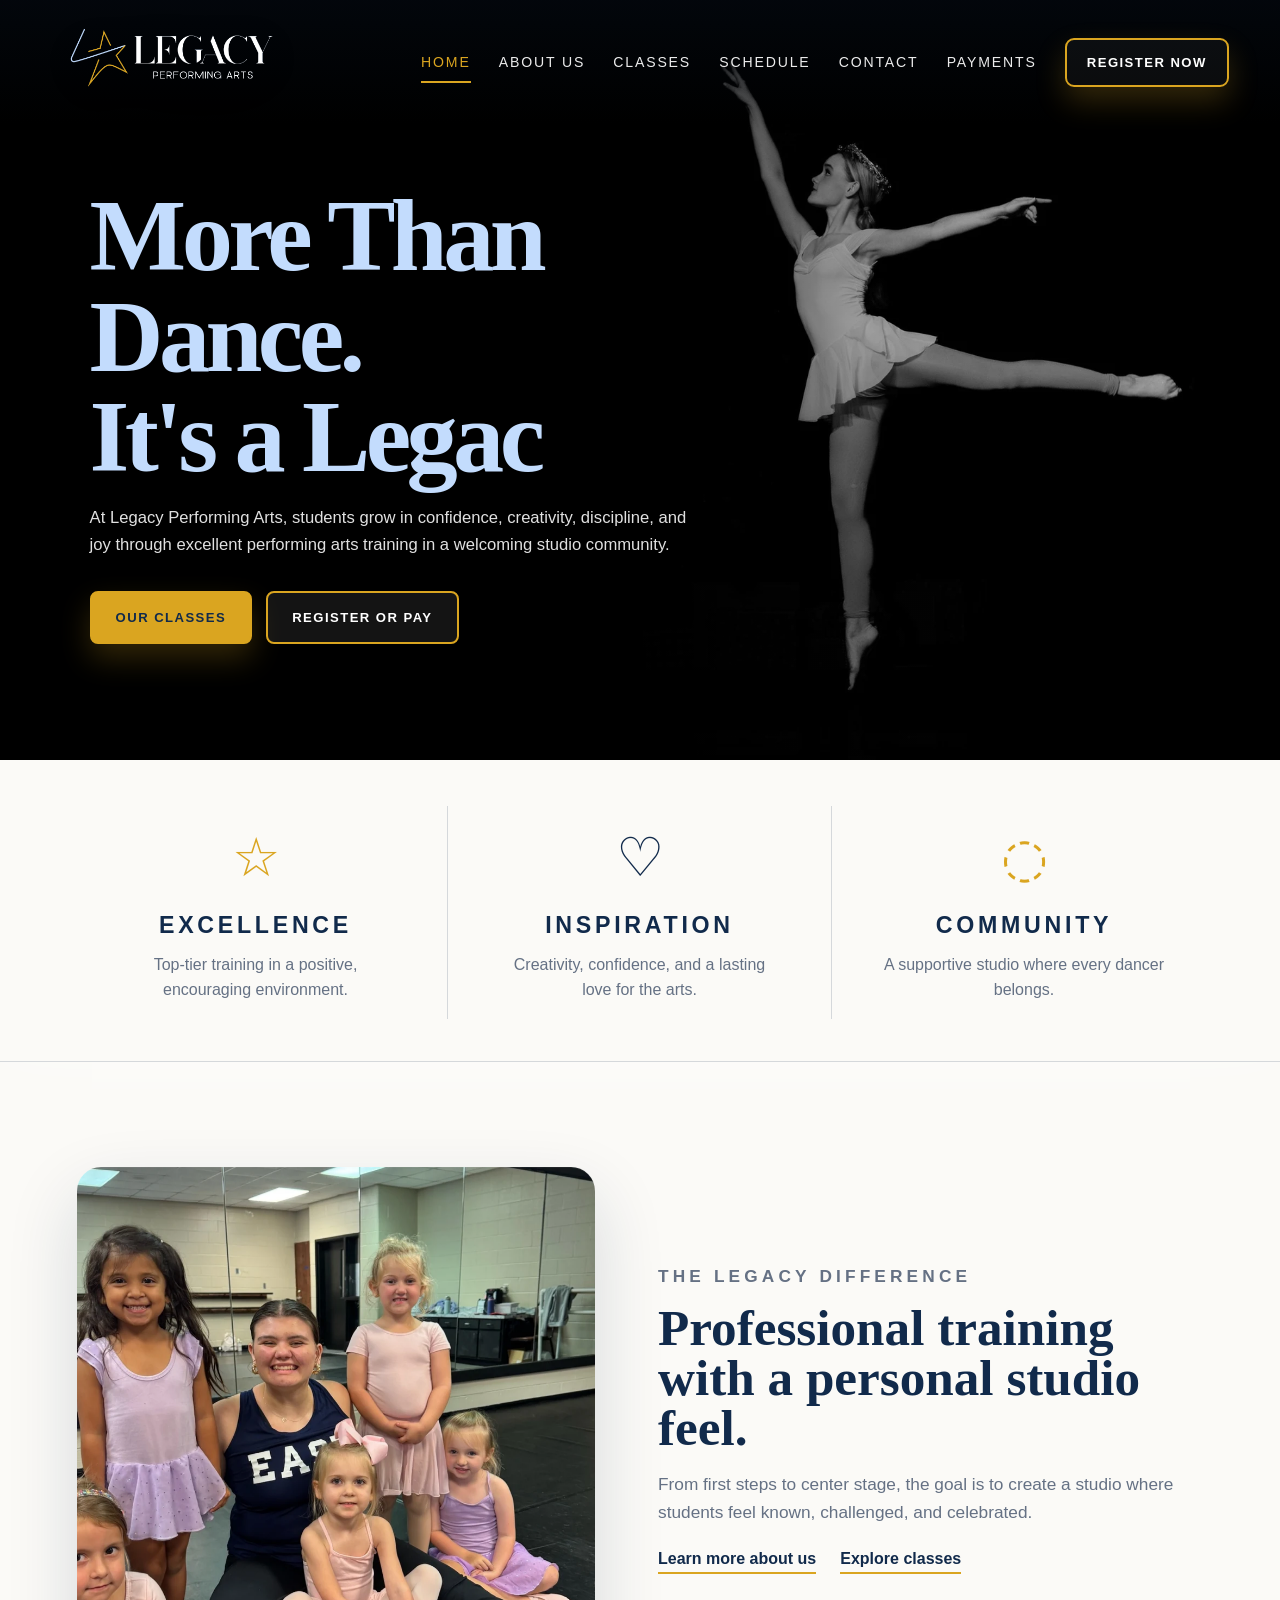
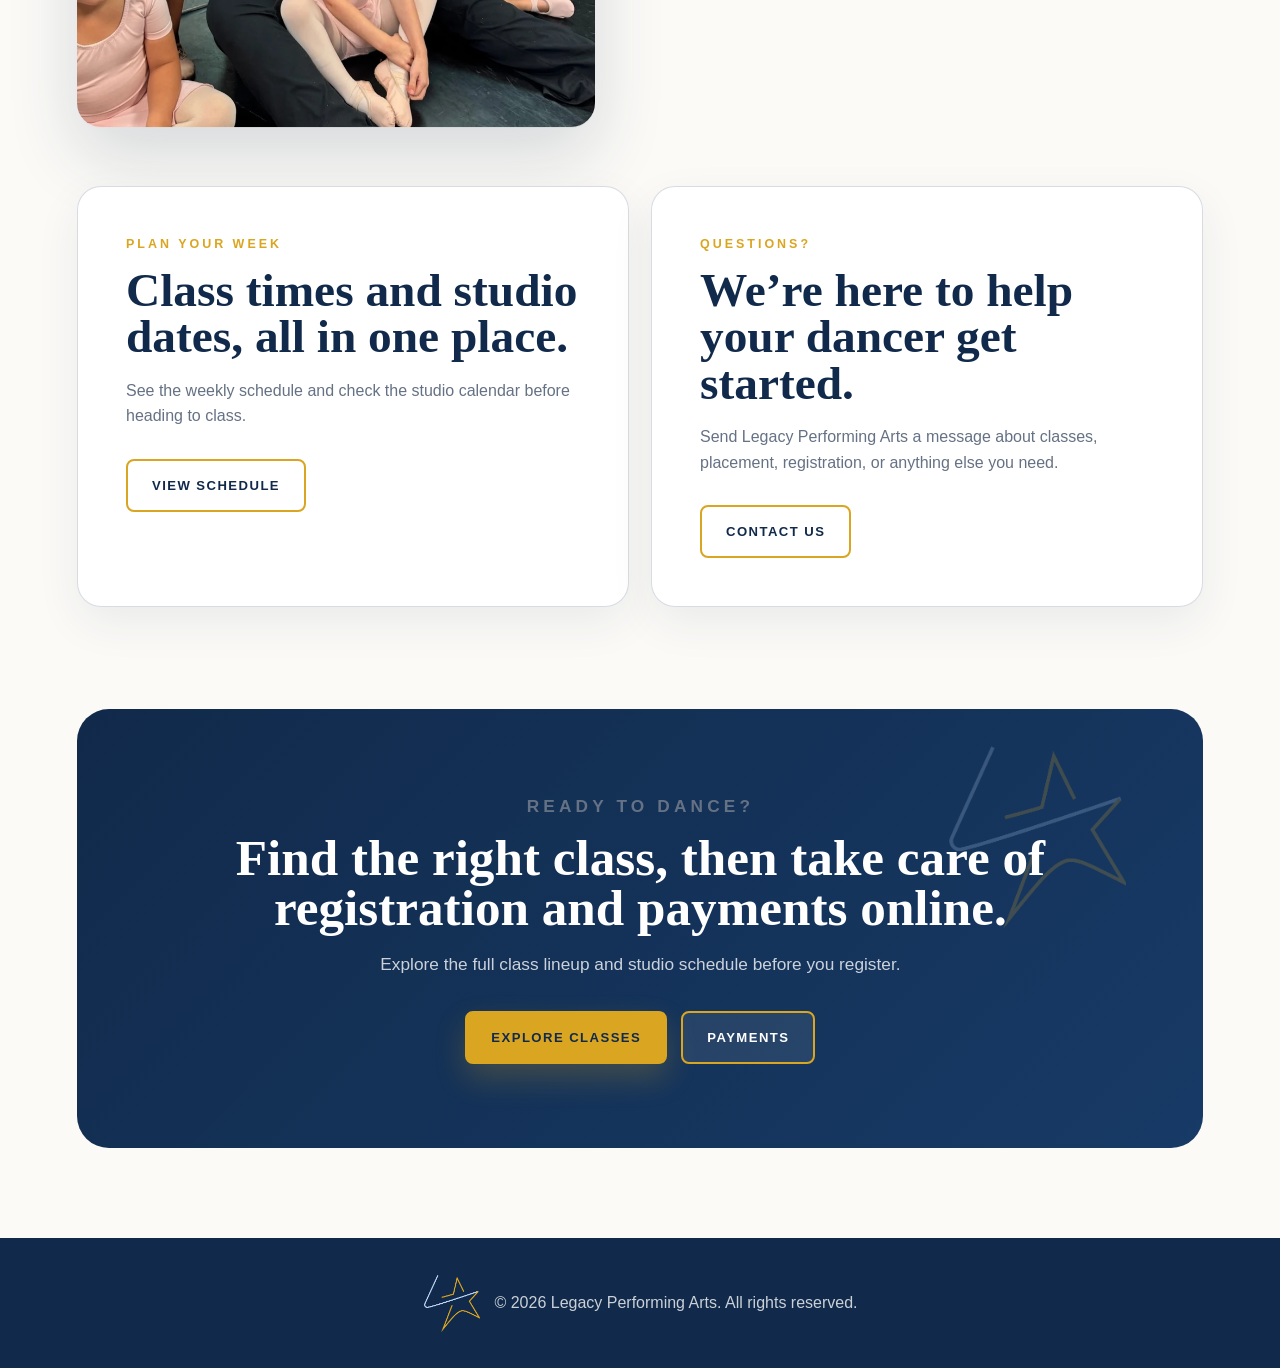
==== index.html @ 8744ce09 "Add files via upload" ====
<!doctype html>
<html lang="en">
<head>
  <meta charset="utf-8">
  <meta name="viewport" content="width=device-width, initial-scale=1">
  <title>Legacy Performing Arts</title>
  <meta name="description" content="Legacy Performing Arts offers welcoming, high-quality dance training for students in the Commerce and Nicholson, Georgia area.">
  <link rel="stylesheet" href="styles.css?v=20260819-pages">
</head>
<body>
  <header class="site-header">
    <a class="brand" href="index.html" aria-label="Legacy Performing Arts home"><img src="assets/logo-transparent-light.png" alt="Legacy Performing Arts"></a>
    <button class="nav-toggle" aria-label="Open navigation">Menu</button>
    <nav class="nav">
      <a class="active" href="index.html">Home</a>
      <a href="about.html">About Us</a>
      <a href="classes.html">Classes</a>
      <a href="schedule.html">Schedule</a>
      <a href="contact.html">Contact</a>
      <a href="payments.html">Payments</a>
      <a class="button button-small" href="payments.html#registration">Register Now</a>
    </nav>
  </header>

  <main>
    <section class="hero hero-home">
      <div class="hero-overlay"></div>
      <div class="hero-copy">
        <h1></h1>
        <p>At Legacy Performing Arts, students grow in confidence, creativity, discipline, and joy through excellent performing arts training in a welcoming studio community.</p>
        <div class="actions">
          <a class="button" href="classes.html">Our Classes</a>
          <a class="button secondary light" href="payments.html">Register or Pay</a>
        </div>
      </div>
    </section>

    <section class="value-strip" aria-label="Studio values">
      <article class="reveal-up">
        <div class="icon-card" aria-hidden="true">☆</div>
        <h2>Excellence</h2>
        <p>Top-tier training in a positive, encouraging environment.</p>
      </article>
      <article class="reveal-up" style="--stagger-index: 1">
        <div class="icon-card" aria-hidden="true">♡</div>
        <h2>Inspiration</h2>
        <p>Creativity, confidence, and a lasting love for the arts.</p>
      </article>
      <article class="reveal-up" style="--stagger-index: 2">
        <div class="icon-card" aria-hidden="true">◌</div>
        <h2>Community</h2>
        <p>A supportive studio where every dancer belongs.</p>
      </article>
    </section>

    <section class="split-section">
      <img src="assets/home-legacy-difference.webp" alt="Legacy Performing Arts instructor with young dancers in the studio" class="reveal-left">
      <div class="reveal-right">
        <p class="eyebrow">The Legacy Difference</p>
        <h2>Professional training with a personal studio feel.</h2>
        <p>From first steps to center stage, the goal is to create a studio where students feel known, challenged, and celebrated.</p>
        <div class="inline-links">
          <a class="text-link" href="about.html">Learn more about us</a>
          <a class="text-link" href="classes.html">Explore classes</a>
        </div>
      </div>
    </section>

    <section class="home-info-band">
      <article class="reveal-up">
        <p class="eyebrow">Plan your week</p>
        <h2>Class times and studio dates, all in one place.</h2>
        <p>See the weekly schedule and check the studio calendar before heading to class.</p>
        <a class="button secondary" href="schedule.html">View Schedule</a>
      </article>
      <article class="reveal-up" style="--stagger-index: 1">
        <p class="eyebrow">Questions?</p>
        <h2>We’re here to help your dancer get started.</h2>
        <p>Send Legacy Performing Arts a message about classes, placement, registration, or anything else you need.</p>
        <a class="button secondary" href="contact.html">Contact Us</a>
      </article>
    </section>

    <section class="cta-section">
      <img src="assets/star-transparent-light.png" alt="" aria-hidden="true">
      <div class="reveal-scale">
        <p class="eyebrow">Ready to dance?</p>
        <h2>Find the right class, then take care of registration and payments online.</h2>
        <p>Explore the full class lineup and studio schedule before you register.</p>
        <div class="actions centered-actions">
          <a class="button" href="classes.html">Explore Classes</a>
          <a class="button secondary light" href="payments.html">Payments</a>
        </div>
      </div>
    </section>
  </main>

  <footer class="site-footer">
    <img src="assets/star-transparent-light.png" alt="Legacy star mark">
    <p>© <span id="year"></span> Legacy Performing Arts. All rights reserved.</p>
  </footer>
  <script src="script.js"></script>
</body>
</html>
---- styles.css ----
:root {
  --navy: #112a4b;
  --navy-deep: #07121f;
  --gold: #daa520;
  --ice: #c3dcfd;
  --warm: #e0dfd8;
  --cream: #fbfaf7;
  --white: #ffffff;
  --ink: #0f2746;
  --muted: #657184;
  --line: rgba(17, 42, 75, .16);
  --radius: 24px;
  --shadow: 0 28px 70px rgba(17, 42, 75, .16);
}

* { box-sizing: border-box; }
html { scroll-behavior: smooth; }
body {
  margin: 0;
  font-family: "Rugrat Sans", "Montserrat", "Avenir Next", Arial, sans-serif;
  color: var(--ink);
  background: var(--cream);
  line-height: 1.6;
}
img { max-width: 100%; display: block; }
a { color: inherit; text-decoration: none; }

.site-header {
  position: absolute;
  top: 0;
  left: 0;
  right: 0;
  z-index: 20;
  display: flex;
  align-items: center;
  justify-content: space-between;
  gap: 28px;
  padding: 26px clamp(18px, 4vw, 72px);
  color: var(--white);
  background: linear-gradient(180deg, rgba(4, 10, 18, .62), rgba(4, 10, 18, 0));
}
.brand {
  display: inline-flex;
  align-items: center;
  flex: 0 0 auto;
}
.brand img {
  width: clamp(210px, 20vw, 330px);
  height: auto;
  object-fit: contain;
  filter: drop-shadow(0 8px 18px rgba(0, 0, 0, .24));
}
.nav {
  display: flex;
  align-items: center;
  gap: clamp(18px, 2.2vw, 34px);
  font-size: .88rem;
  letter-spacing: .13em;
  text-transform: uppercase;
}
.nav a {
  position: relative;
  opacity: .92;
  transition: color .2s ease, opacity .2s ease;
}
.nav a:not(.button)::after {
  content: "";
  position: absolute;
  left: 0;
  right: 0;
  bottom: -10px;
  height: 2px;
  background: var(--gold);
  transform: scaleX(0);
  transform-origin: left;
  transition: transform .2s ease;
}
.nav a:hover,
.nav a.active { color: var(--gold); opacity: 1; }
.nav a:hover::after,
.nav a.active::after { transform: scaleX(1); }
.nav-toggle { display: none; }

.button {
  display: inline-flex;
  align-items: center;
  justify-content: center;
  border: 2px solid var(--gold);
  border-radius: 8px;
  padding: 14px 24px;
  background: var(--gold);
  color: var(--navy);
  font-weight: 800;
  letter-spacing: .11em;
  text-transform: uppercase;
  font-size: .82rem;
  box-shadow: 0 14px 30px rgba(218, 165, 32, .23);
  transition: transform .2s ease, background .2s ease, color .2s ease;
}
.button:hover { transform: translateY(-2px); }
.button.secondary { background: transparent; color: var(--navy); box-shadow: none; }
.button.secondary.light { color: var(--white); background: rgba(255,255,255,.08); }
.button-small {
  padding: 12px 20px;
  background: rgba(255,255,255,.04);
  color: var(--white) !important;
  border-color: var(--gold);
  opacity: 1 !important;
  border-radius: 9px;
}
.button-small::after { display: none; }
.text-link { color: var(--navy); border-bottom: 2px solid var(--gold); font-weight: 800; }

h1, h2, h3 {
  margin: 0 0 18px;
  font-family: "Coterie", "Didot", "Bodoni 72", Georgia, serif;
  line-height: .98;
  color: var(--navy);
}
h1 { font-size: clamp(3.2rem, 8vw, 7rem); letter-spacing: -.045em; }
h2 { font-size: clamp(2.05rem, 4vw, 4.1rem); }
h3 { font-size: 1.55rem; }
p { margin: 0 0 18px; }
.eyebrow {
  margin-bottom: 12px;
  color: var(--gold);
  text-transform: uppercase;
  letter-spacing: .24em;
  font-weight: 800;
  font-size: .78rem;
}
.gold-rule {
  width: 108px;
  height: 4px;
  margin: 28px 0 28px;
  background: var(--gold);
}

.hero,
.page-hero {
  position: relative;
  overflow: hidden;
  color: var(--white);
}
.hero-home {
  min-height: 760px;
  display: flex;
  align-items: center;
  padding: 180px clamp(22px, 7vw, 130px) 110px;
  background:
    linear-gradient(90deg, rgba(0, 0, 0, .9) 0%, rgba(0, 0, 0, .72) 42%, rgba(0, 0, 0, .18) 76%),
    url('assets/home-hero-desktop.webp') center right / cover no-repeat;
}
.hero-copy {
  position: relative;
  z-index: 2;
  width: min(680px, 100%);
}
.hero-copy h1,
.page-hero h1 {
  color: var(--white);
  text-shadow: 0 16px 38px rgba(0, 0, 0, .3);
}
.hero-copy h1 span { color: var(--ice); }
.hero-copy p,
.page-hero p {
  max-width: 620px;
  font-size: clamp(1.04rem, 1.3vw, 1.24rem);
  color: rgba(255,255,255,.88);
}
.actions { display: flex; flex-wrap: wrap; gap: 14px; margin-top: 32px; }

.value-strip {
  display: grid;
  grid-template-columns: repeat(3, 1fr);
  gap: 0;
  padding: 46px clamp(18px, 5vw, 90px) 42px;
  background: var(--cream);
  border-bottom: 1px solid var(--line);
  box-shadow: 0 -18px 60px rgba(255, 255, 255, .76);
}
.value-strip article {
  text-align: center;
  padding: 16px clamp(18px, 4vw, 64px);
  border-right: 1px solid var(--line);
}
.value-strip article:last-child { border-right: 0; }
.icon-card {
  display: grid;
  place-items: center;
  width: 72px;
  height: 72px;
  margin: 0 auto 18px;
  color: var(--gold);
  font-size: 3.4rem;
  line-height: 1;
  font-family: Georgia, serif;
}
.value-strip article:nth-child(2) .icon-card { color: var(--navy); }
.value-strip h2 {
  margin-bottom: 12px;
  font-family: "Rugrat Sans", "Montserrat", "Avenir Next", Arial, sans-serif;
  font-size: 1.45rem;
  letter-spacing: .16em;
  text-transform: uppercase;
  line-height: 1.2;
}
.value-strip p { color: var(--muted); margin: 0 auto; max-width: 330px; }

.content-section,
.split-section,
.payment-grid,
.billing-note,
.cta-section {
  padding-left: clamp(18px, 6vw, 96px);
  padding-right: clamp(18px, 6vw, 96px);
}
.content-section {
  display: grid;
  grid-template-columns: .9fr 1.25fr;
  gap: clamp(28px, 5vw, 70px);
  align-items: start;
  padding-top: clamp(56px, 7vw, 104px);
  padding-bottom: clamp(40px, 5vw, 86px);
}
.content-section > div > p:not(.eyebrow),
.split-section p,
.billing-note p,
.cta-section p { color: var(--muted); font-size: 1.08rem; }
.class-grid {
  display: grid;
  grid-template-columns: repeat(3, 1fr);
  gap: 20px;
}
.class-grid article,
.payment-card,
.billing-note {
  background: var(--white);
  padding: 32px;
  border: 1px solid var(--line);
  border-radius: var(--radius);
  box-shadow: 0 16px 45px rgba(17, 42, 75, .07);
}
.class-grid span {
  display: block;
  margin-bottom: 14px;
  color: var(--gold);
  font-weight: 900;
  letter-spacing: .2em;
}
.class-grid p,
.payment-card p { color: var(--muted); }

.split-section {
  display: grid;
  grid-template-columns: .95fr 1fr;
  gap: clamp(28px, 5vw, 70px);
  align-items: center;
  padding-top: clamp(48px, 6vw, 92px);
  padding-bottom: clamp(48px, 6vw, 92px);
}
.split-section.reverse { grid-template-columns: 1fr .9fr; }
.split-section.reverse img { order: 2; }
.split-section img {
  border-radius: var(--radius);
  height: 560px;
  width: 100%;
  object-fit: cover;
  box-shadow: var(--shadow);
}

.cta-section {
  position: relative;
  overflow: hidden;
  margin: 0 clamp(18px, 6vw, 96px) clamp(56px, 7vw, 100px);
  padding-top: clamp(52px, 7vw, 84px);
  padding-bottom: clamp(52px, 7vw, 84px);
  border-radius: calc(var(--radius) + 8px);
  background: linear-gradient(135deg, var(--navy), #173a66);
  color: var(--white);
  text-align: center;
}
.cta-section img {
  position: absolute;
  right: clamp(20px, 6vw, 100px);
  top: 34px;
  width: 180px;
  opacity: .22;
}
.cta-section h2 { color: var(--white); max-width: 820px; margin-left: auto; margin-right: auto; }
.cta-section p:not(.eyebrow) { color: rgba(255,255,255,.78); max-width: 560px; margin-left: auto; margin-right: auto; }

.page-hero {
  min-height: 520px;
  display: flex;
  align-items: center;
  padding: 170px clamp(22px, 7vw, 130px) 92px;
}
.page-hero-copy { position: relative; z-index: 2; max-width: 920px; }
.about-hero {
  background:
    linear-gradient(90deg, rgba(3, 8, 14, .94) 0%, rgba(6, 15, 28, .78) 50%, rgba(6, 15, 28, .35) 100%),
    url('assets/about-hero-desktop.webp') center / cover no-repeat;
}
.payments-hero {
  background:
    linear-gradient(90deg, rgba(3, 8, 14, .94) 0%, rgba(6, 15, 28, .78) 50%, rgba(6, 15, 28, .35) 100%),
    url('assets/payments-hero-desktop.webp') center / cover no-repeat;
}

.payment-grid {
  display: grid;
  grid-template-columns: repeat(3, 1fr);
  gap: 22px;
  padding-top: clamp(50px, 7vw, 96px);
  padding-bottom: clamp(34px, 5vw, 64px);
}
.payment-card.featured {
  border: 2px solid var(--gold);
  transform: translateY(-10px);
}
.payment-card .button { margin-top: 16px; }
.billing-note {
  margin: 0 clamp(18px, 6vw, 96px) clamp(60px, 7vw, 100px);
  background: var(--warm);
}

.site-footer {
  display: flex;
  align-items: center;
  justify-content: center;
  gap: 14px;
  padding: 36px 18px;
  background: var(--navy);
  color: var(--white);
  text-align: center;
}
.site-footer img { width: 58px; height: 58px; object-fit: contain; }
.site-footer p { margin: 0; color: rgba(255,255,255,.78); }

@media (max-width: 1080px) {
  .site-header { align-items: flex-start; }
  .nav-toggle {
    display: block;
    margin-top: 8px;
    background: rgba(255,255,255,.06);
    color: var(--white);
    border: 1px solid rgba(255,255,255,.42);
    border-radius: 999px;
    padding: 10px 15px;
    text-transform: uppercase;
    letter-spacing: .12em;
  }
  .nav {
    display: none;
    position: absolute;
    top: 98px;
    left: 18px;
    right: 18px;
    flex-direction: column;
    align-items: stretch;
    gap: 0;
    background: rgba(255,255,255,.98);
    color: var(--navy);
    padding: 18px;
    border-radius: 18px;
    box-shadow: var(--shadow);
  }
  .nav.open { display: flex; }
  .nav a { padding: 12px 8px; }
  .nav a:not(.button)::after { display: none; }
  .button-small { color: var(--navy) !important; background: var(--gold); text-align: center; margin-top: 8px; }
}

@media (max-width: 860px) {
  .brand img { width: 215px; }
  .site-header { padding-top: 18px; }
  .hero-home {
    min-height: 700px;
    padding-top: 150px;
    background-color: #000;
    background-image:
      linear-gradient(90deg, rgba(0, 0, 0, .98) 0%, rgba(0, 0, 0, .92) 34%, rgba(0, 0, 0, .45) 49%, rgba(0, 0, 0, 0) 60%),
      url('assets/home-hero-mobile-v5.webp');
    background-size: cover, 100% auto;
    background-position: center, right 0 top 135px;
    background-repeat: no-repeat, no-repeat;
  }
  .about-hero {
    background-image:
      linear-gradient(90deg, rgba(3, 8, 14, .94) 0%, rgba(6, 15, 28, .78) 50%, rgba(6, 15, 28, .35) 100%),
      url('assets/about-hero-mobile.webp');
    background-position: center;
  }
  .payments-hero {
    background-image:
      linear-gradient(90deg, rgba(3, 8, 14, .94) 0%, rgba(6, 15, 28, .78) 50%, rgba(6, 15, 28, .35) 100%),
      url('assets/payments-hero-mobile.webp');
    background-position: center;
  }
  h1 { font-size: clamp(3rem, 14vw, 5.2rem); }
  .value-strip,
  .content-section,
  .split-section,
  .split-section.reverse,
  .payment-grid,
  .class-grid { grid-template-columns: 1fr; }
  .value-strip article { border-right: 0; border-bottom: 1px solid var(--line); }
  .value-strip article:last-child { border-bottom: 0; }
  .split-section.reverse img { order: 0; }
  .split-section img { height: auto; object-fit: contain; }
  .payment-card.featured { transform: none; }
  .cta-section { margin-left: 18px; margin-right: 18px; }
  .cta-section img { width: 120px; opacity: .16; }
}

@media (max-width: 520px) {
  .brand img { width: 185px; }
  .hero-home .hero-copy { width: 52%; max-width: 205px; }
  .hero-home .hero-copy h1 { font-size: 2.15rem; line-height: .96; }
  .hero-home .hero-copy p { font-size: .8rem; line-height: 1.46; }
  .hero-home .actions { gap: 10px; margin-top: 20px; }
  .hero-home .actions .button { width: 100%; font-size: .64rem; padding: 10px 8px; }
  .nav { top: 86px; }
  .hero-home, .page-hero { padding-left: 18px; padding-right: 18px; }
  .hero-home { min-height: 640px; }
  .actions .button { width: 100%; }
  .class-grid article,
  .payment-card,
  .billing-note { padding: 26px; }
}

/* ── Scroll Reveal Animations ── */
.reveal-fade,
.reveal-up,
.reveal-left,
.reveal-right,
.reveal-scale {
  opacity: 0;
  transition: opacity 0.8s cubic-bezier(0.25, 0.46, 0.45, 0.94),
              transform 0.8s cubic-bezier(0.25, 0.46, 0.45, 0.94);
  will-change: opacity, transform;
}
.reveal-up { transform: translateY(40px); }
.reveal-left { transform: translateX(-40px); }
.reveal-right { transform: translateX(40px); }
.reveal-scale { transform: scale(0.95); }
.reveal-fade { transform: none; }

.reveal-fade.visible,
.reveal-up.visible,
.reveal-left.visible,
.reveal-right.visible,
.reveal-scale.visible {
  opacity: 1;
  transform: translateY(0) translateX(0) scale(1);
}

/* Stagger children for card grids */
.reveal-stagger > * {
  transition-delay: calc(var(--stagger-index, 0) * 0.12s);
}

/* Typing cursor blink */
@keyframes cursor-blink {
  0%, 100% { opacity: 1; }
  50% { opacity: 0; }
}
.typing-cursor {
  display: inline-block;
  border-right: 2px solid var(--gold);
  margin-left: 2px;
  animation: cursor-blink 0.8s ease-in-out infinite;
}

/* Page load hero animations */
@keyframes fade-in-up {
  from { opacity: 0; transform: translateY(30px); }
  to { opacity: 1; transform: translateY(0); }
}

.hero-copy {
  animation: fade-in-up 1s cubic-bezier(0.25, 0.46, 0.45, 0.94) 0.3s both;
}
.hero-copy h1 {
  animation: fade-in-up 1s cubic-bezier(0.25, 0.46, 0.45, 0.94) 0.5s both;
}
.hero-copy p {
  animation: fade-in-up 1s cubic-bezier(0.25, 0.46, 0.45, 0.94) 0.7s both;
}
.hero-copy .actions {
  animation: fade-in-up 1s cubic-bezier(0.25, 0.46, 0.45, 0.94) 0.9s both;
}

@keyframes fade-in {
  from { opacity: 0; }
  to { opacity: 1; }
}

.page-hero-copy {
  animation: fade-in-up 1s cubic-bezier(0.25, 0.46, 0.45, 0.94) 0.4s both;
}

/* Value strip icon bounce */
@keyframes icon-bounce {
  0% { transform: translateY(0); }
  30% { transform: translateY(-8px); }
  50% { transform: translateY(0); }
  70% { transform: translateY(-4px); }
  100% { transform: translateY(0); }
}
.reveal-up.visible .icon-card {
  animation: icon-bounce 0.8s ease-out;
}

/* Accessibility: respect reduced motion preference */
@media (prefers-reduced-motion: reduce) {
  .reveal-fade, .reveal-up, .reveal-left, .reveal-right, .reveal-scale {
    transition: none;
    opacity: 1;
    transform: none;
  }
  .typing-cursor {
    animation: none;
  }
  .hero-copy,
  .hero-copy h1,
  .hero-copy p,
  .hero-copy .actions,
  .page-hero-copy {
    animation: none;
    opacity: 1;
    transform: none;
  }
}

/* ── Payments page ── */
.payments-shell {
  padding: clamp(58px, 7vw, 104px) clamp(18px, 6vw, 96px) clamp(70px, 8vw, 120px);
}
.payment-intro {
  display: grid;
  grid-template-columns: 1.05fr .95fr;
  gap: clamp(24px, 6vw, 90px);
  align-items: end;
  max-width: 1180px;
  margin: 0 auto 34px;
}
.payment-intro h2 { margin-bottom: 0; }
.payment-intro > p {
  margin: 0;
  color: var(--muted);
  font-size: 1.08rem;
}
.payment-jump-links {
  display: flex;
  flex-wrap: wrap;
  gap: 10px;
  max-width: 1180px;
  margin: 0 auto clamp(44px, 6vw, 76px);
  padding-bottom: 28px;
  border-bottom: 1px solid var(--line);
}
.payment-jump-links a {
  padding: 10px 15px;
  border: 1px solid var(--line);
  border-radius: 999px;
  background: var(--white);
  color: var(--navy);
  font-size: .78rem;
  font-weight: 800;
  letter-spacing: .09em;
  text-transform: uppercase;
  transition: transform .2s ease, border-color .2s ease, background .2s ease;
}
.payment-jump-links a:hover {
  transform: translateY(-2px);
  border-color: var(--gold);
  background: #fffdf6;
}
.payment-section {
  max-width: 1180px;
  margin: 0 auto clamp(68px, 8vw, 112px);
  scroll-margin-top: 28px;
}
.payment-section-heading {
  display: grid;
  grid-template-columns: minmax(250px, .8fr) 1fr;
  column-gap: clamp(28px, 6vw, 80px);
  align-items: end;
  margin-bottom: 28px;
}
.payment-section-heading .eyebrow { grid-column: 1 / -1; }
.payment-section-heading h2 { margin: 0; }
.payment-section-heading > p:last-child {
  margin: 0 0 5px;
  color: var(--muted);
  font-size: 1.03rem;
}
.payment-subgroup + .payment-subgroup { margin-top: 38px; }
.payment-subgroup > h3 {
  margin-bottom: 14px;
  font-family: "Rugrat Sans", "Montserrat", "Avenir Next", Arial, sans-serif;
  color: var(--navy);
  font-size: .82rem;
  letter-spacing: .15em;
  text-transform: uppercase;
}
.payment-list {
  display: grid;
  grid-template-columns: repeat(2, minmax(0, 1fr));
  gap: 14px;
}
.payment-list-single { grid-template-columns: 1fr; }
.payment-option {
  display: flex;
  align-items: center;
  justify-content: space-between;
  gap: 22px;
  min-height: 118px;
  padding: 24px;
  border: 1px solid var(--line);
  border-radius: 18px;
  background: var(--white);
  box-shadow: 0 12px 34px rgba(17, 42, 75, .06);
  transition: transform .2s ease, box-shadow .2s ease, border-color .2s ease;
}
.payment-option:hover {
  transform: translateY(-2px);
  border-color: rgba(218, 165, 32, .55);
  box-shadow: 0 18px 42px rgba(17, 42, 75, .1);
}
.payment-option.featured {
  border: 2px solid var(--gold);
  background: linear-gradient(135deg, #fffdf8, #ffffff);
}
.payment-option-copy { min-width: 0; }
.payment-option-copy h3 {
  margin: 5px 0 0;
  font-family: "Rugrat Sans", "Montserrat", "Avenir Next", Arial, sans-serif;
  font-size: 1.08rem;
  line-height: 1.25;
}
.payment-type {
  display: block;
  color: var(--gold);
  font-size: .7rem;
  font-weight: 900;
  letter-spacing: .12em;
  text-transform: uppercase;
}
.payment-option .button {
  flex: 0 0 auto;
  min-width: 148px;
  margin: 0;
  padding: 11px 16px;
  font-size: .72rem;
  box-shadow: none;
}
.payment-option .button.secondary:hover {
  background: var(--gold);
  color: var(--navy);
}
.payment-callout {
  position: relative;
  display: grid;
  grid-template-columns: 120px 1fr;
  gap: 26px;
  align-items: center;
  max-width: 1180px;
  margin: 0 auto;
  padding: clamp(28px, 5vw, 48px);
  overflow: hidden;
  border-radius: calc(var(--radius) + 4px);
  background: linear-gradient(135deg, var(--navy), #173a66);
  color: var(--white);
}
.payment-callout img {
  width: 100px;
  opacity: .9;
}
.payment-callout h2 { color: var(--white); font-size: clamp(2rem, 4vw, 3.4rem); }
.payment-callout p:last-child { margin-bottom: 0; color: rgba(255,255,255,.75); }

@media (max-width: 900px) {
  .payment-list { grid-template-columns: 1fr; }
  .payment-section-heading { grid-template-columns: 1fr; }
  .payment-section-heading > p:last-child { margin-top: 8px; }
}

@media (max-width: 680px) {
  .payment-intro { grid-template-columns: 1fr; }
  .payment-jump-links { gap: 8px; }
  .payment-jump-links a { flex: 1 1 calc(50% - 8px); text-align: center; }
  .payment-option { align-items: stretch; flex-direction: column; min-height: 0; }
  .payment-option .button { width: 100%; }
  .payment-callout { grid-template-columns: 1fr; }
  .payment-callout img { width: 74px; }
}

/* ── Classes, Schedule & Contact pages ── */
.inline-links { display: flex; flex-wrap: wrap; gap: 24px; margin-top: 20px; }
.centered-actions { justify-content: center; }

.home-info-band {
  display: grid;
  grid-template-columns: repeat(2, minmax(0, 1fr));
  gap: 22px;
  padding: 10px clamp(18px, 6vw, 96px) clamp(64px, 8vw, 110px);
}
.home-info-band article {
  padding: clamp(30px, 4vw, 48px);
  border: 1px solid var(--line);
  border-radius: var(--radius);
  background: var(--white);
  box-shadow: 0 16px 45px rgba(17, 42, 75, .07);
}
.home-info-band h2 { font-size: clamp(2rem, 3.7vw, 3.8rem); }
.home-info-band p:not(.eyebrow) { color: var(--muted); }
.home-info-band .button { margin-top: 12px; }

.classes-hero {
  background:
    linear-gradient(90deg, rgba(3, 8, 14, .94) 0%, rgba(6, 15, 28, .76) 52%, rgba(6, 15, 28, .3) 100%),
    url('assets/home-legacy-difference.webp') center 42% / cover no-repeat;
}
.schedule-hero {
  background:
    linear-gradient(90deg, rgba(3, 8, 14, .95) 0%, rgba(6, 15, 28, .8) 52%, rgba(6, 15, 28, .38) 100%),
    url('assets/about-mission.webp') center 44% / cover no-repeat;
}
.contact-hero {
  background:
    linear-gradient(90deg, rgba(3, 8, 14, .94) 0%, rgba(6, 15, 28, .76) 52%, rgba(6, 15, 28, .32) 100%),
    url('assets/about-hero-desktop.webp') center / cover no-repeat;
}

.program-intro,
.schedule-intro {
  display: grid;
  grid-template-columns: .9fr 1.1fr;
  gap: clamp(30px, 6vw, 90px);
  align-items: end;
  padding: clamp(60px, 8vw, 112px) clamp(18px, 6vw, 96px) clamp(44px, 5vw, 76px);
}
.program-intro h2,
.schedule-intro h2 { margin-bottom: 0; }
.program-intro > div:last-child > p,
.schedule-intro > p { margin-top: 0; color: var(--muted); font-size: 1.08rem; }

.program-section {
  padding: clamp(40px, 5vw, 70px) clamp(18px, 6vw, 96px) clamp(70px, 8vw, 110px);
}
.program-section-alt { background: #f1f0eb; }
.section-heading { max-width: 820px; margin-bottom: 32px; }
.section-heading > p:not(.eyebrow) { color: var(--muted); font-size: 1.06rem; }
.program-grid {
  display: grid;
  grid-template-columns: repeat(2, minmax(0, 1fr));
  gap: 20px;
}
.program-grid.three-up { grid-template-columns: repeat(3, minmax(0, 1fr)); }
.program-card {
  min-height: 260px;
  padding: clamp(28px, 4vw, 42px);
  border: 1px solid var(--line);
  border-radius: var(--radius);
  background: var(--white);
  box-shadow: 0 16px 45px rgba(17, 42, 75, .07);
}
.program-card h3 { font-size: clamp(1.45rem, 2vw, 2rem); margin-bottom: 12px; }
.program-card p { margin-bottom: 0; color: var(--muted); }
.program-number {
  display: block;
  margin-bottom: 28px;
  color: var(--gold);
  font-weight: 900;
  letter-spacing: .18em;
}
.class-next-step {
  position: relative;
  display: grid;
  grid-template-columns: 1fr auto;
  gap: 34px;
  align-items: center;
  overflow: hidden;
  margin: 0 clamp(18px, 6vw, 96px) clamp(70px, 8vw, 110px);
  padding: clamp(38px, 6vw, 68px);
  border-radius: calc(var(--radius) + 8px);
  background: linear-gradient(135deg, var(--navy), #173a66);
  color: var(--white);
}
.class-next-step > img {
  position: absolute;
  right: 8%;
  top: -55px;
  width: 220px;
  opacity: .1;
}
.class-next-step > *:not(img) { position: relative; z-index: 1; }
.class-next-step h2 { color: var(--white); }
.class-next-step p:not(.eyebrow) { color: rgba(255,255,255,.76); max-width: 700px; }

.schedule-shell { padding-bottom: clamp(60px, 7vw, 100px); }
.day-grid {
  display: grid;
  grid-template-columns: repeat(2, minmax(0, 1fr));
  gap: 22px;
  padding: 0 clamp(18px, 6vw, 96px);
}
.day-card {
  overflow: hidden;
  border: 1px solid var(--line);
  border-radius: var(--radius);
  background: var(--white);
  box-shadow: 0 16px 45px rgba(17, 42, 75, .07);
}
.day-heading {
  display: flex;
  align-items: baseline;
  gap: 18px;
  padding: 25px 30px;
  background: var(--navy);
  color: var(--white);
}
.day-heading span { color: var(--gold); font-size: .76rem; font-weight: 900; letter-spacing: .18em; }
.day-heading h3 { margin: 0; color: var(--white); font-size: 1.5rem; }
.time-list { list-style: none; margin: 0; padding: 10px 30px 18px; }
.time-list li {
  display: grid;
  grid-template-columns: 135px 1fr;
  gap: 18px;
  padding: 19px 0;
  border-bottom: 1px solid var(--line);
}
.time-list li:last-child { border-bottom: 0; }
.time-list time { color: var(--gold); font-weight: 900; font-size: .88rem; }
.time-list span { color: var(--ink); font-weight: 700; line-height: 1.4; }

.dates-section {
  padding: clamp(68px, 8vw, 110px) clamp(18px, 6vw, 96px);
  background: #f1f0eb;
}
.dates-grid {
  display: grid;
  grid-template-columns: repeat(3, minmax(0, 1fr));
  gap: 20px;
}
.date-card {
  padding: 34px;
  border: 1px solid var(--line);
  border-radius: var(--radius);
  background: var(--white);
}
.date-card.featured { border: 2px solid var(--gold); }
.date-card p { color: var(--muted); }
.date-status {
  display: inline-block;
  margin-bottom: 22px;
  padding: 7px 11px;
  border-radius: 999px;
  background: rgba(218, 165, 32, .14);
  color: #8a6700;
  font-size: .68rem;
  font-weight: 900;
  letter-spacing: .12em;
  text-transform: uppercase;
}
.schedule-note {
  display: flex;
  align-items: center;
  justify-content: space-between;
  gap: 30px;
  margin: clamp(60px, 8vw, 105px) clamp(18px, 6vw, 96px);
  padding: clamp(32px, 5vw, 48px);
  border: 1px solid var(--line);
  border-radius: var(--radius);
  background: var(--white);
}
.schedule-note h2 { margin-bottom: 8px; }
.schedule-note p:not(.eyebrow) { margin: 0; color: var(--muted); }
.schedule-note .button { flex: 0 0 auto; }

.contact-shell {
  display: grid;
  grid-template-columns: .8fr 1.2fr;
  gap: clamp(28px, 6vw, 80px);
  padding: clamp(64px, 8vw, 112px) clamp(18px, 6vw, 96px);
}
.contact-details > p:not(.eyebrow) { color: var(--muted); font-size: 1.06rem; }
.contact-detail-list { margin-top: 34px; border-top: 1px solid var(--line); }
.contact-detail-list article {
  display: grid;
  grid-template-columns: 120px 1fr;
  gap: 20px;
  padding: 22px 0;
  border-bottom: 1px solid var(--line);
}
.contact-detail-list article > span {
  color: var(--gold);
  font-size: .72rem;
  font-weight: 900;
  letter-spacing: .12em;
  text-transform: uppercase;
}
.contact-detail-list article a { font-weight: 800; overflow-wrap: anywhere; }
.contact-detail-list article p { margin: 0; color: var(--ink); font-weight: 700; }
.contact-form-card {
  padding: clamp(30px, 5vw, 50px);
  border: 1px solid var(--line);
  border-radius: calc(var(--radius) + 4px);
  background: var(--white);
  box-shadow: var(--shadow);
}
.contact-form-card h2 { margin-bottom: 28px; }
.contact-form { display: grid; gap: 22px; }
.form-grid { display: grid; grid-template-columns: 1fr 1fr; gap: 18px; }
.form-row { display: grid; gap: 8px; }
.form-row label {
  color: var(--navy);
  font-size: .76rem;
  font-weight: 900;
  letter-spacing: .1em;
  text-transform: uppercase;
}
.form-row label span { color: var(--gold); }
.form-row input,
.form-row textarea {
  width: 100%;
  border: 1px solid rgba(17, 42, 75, .22);
  border-radius: 12px;
  padding: 14px 15px;
  background: #fdfcf9;
  color: var(--ink);
  font: inherit;
  outline: none;
  transition: border-color .2s ease, box-shadow .2s ease, background .2s ease;
}
.form-row textarea { resize: vertical; min-height: 170px; }
.form-row input:focus,
.form-row textarea:focus {
  border-color: var(--gold);
  background: var(--white);
  box-shadow: 0 0 0 4px rgba(218, 165, 32, .12);
}
.contact-form .button { justify-self: start; min-width: 180px; border: 0; cursor: pointer; }
.form-status { margin: -6px 0 0; color: var(--muted); font-size: .86rem; }
.form-status.confirmed { color: var(--navy); font-weight: 700; }
.contact-help-band {
  display: grid;
  grid-template-columns: .8fr 1.2fr;
  gap: 40px;
  align-items: center;
  margin: 0 clamp(18px, 6vw, 96px) clamp(70px, 8vw, 110px);
  padding: clamp(34px, 5vw, 52px);
  border-radius: var(--radius);
  background: #f1f0eb;
}
.contact-quick-links { display: grid; grid-template-columns: repeat(3, 1fr); gap: 12px; }
.contact-quick-links a {
  display: flex;
  flex-direction: column;
  gap: 3px;
  padding: 18px;
  border-radius: 14px;
  background: var(--white);
  font-weight: 900;
}
.contact-quick-links a span {
  color: var(--gold);
  font-size: .67rem;
  letter-spacing: .12em;
  text-transform: uppercase;
}

@media (max-width: 980px) {
  .program-grid.three-up,
  .dates-grid { grid-template-columns: 1fr; }
  .contact-shell { grid-template-columns: 1fr; }
  .contact-help-band { grid-template-columns: 1fr; }
}

@media (max-width: 860px) {
  .home-info-band,
  .program-intro,
  .schedule-intro,
  .program-grid,
  .day-grid { grid-template-columns: 1fr; }
  .classes-hero,
  .schedule-hero,
  .contact-hero { background-position: center; }
  .class-next-step { grid-template-columns: 1fr; }
  .schedule-note { align-items: stretch; flex-direction: column; }
  .schedule-note .button { width: 100%; }
}

@media (max-width: 600px) {
  .form-grid { grid-template-columns: 1fr; }
  .contact-detail-list article { grid-template-columns: 1fr; gap: 6px; }
  .contact-quick-links { grid-template-columns: 1fr; }
  .time-list { padding-left: 22px; padding-right: 22px; }
  .time-list li { grid-template-columns: 1fr; gap: 5px; }
  .day-heading { padding-left: 22px; padding-right: 22px; }
  .class-next-step .actions .button { width: 100%; }
}
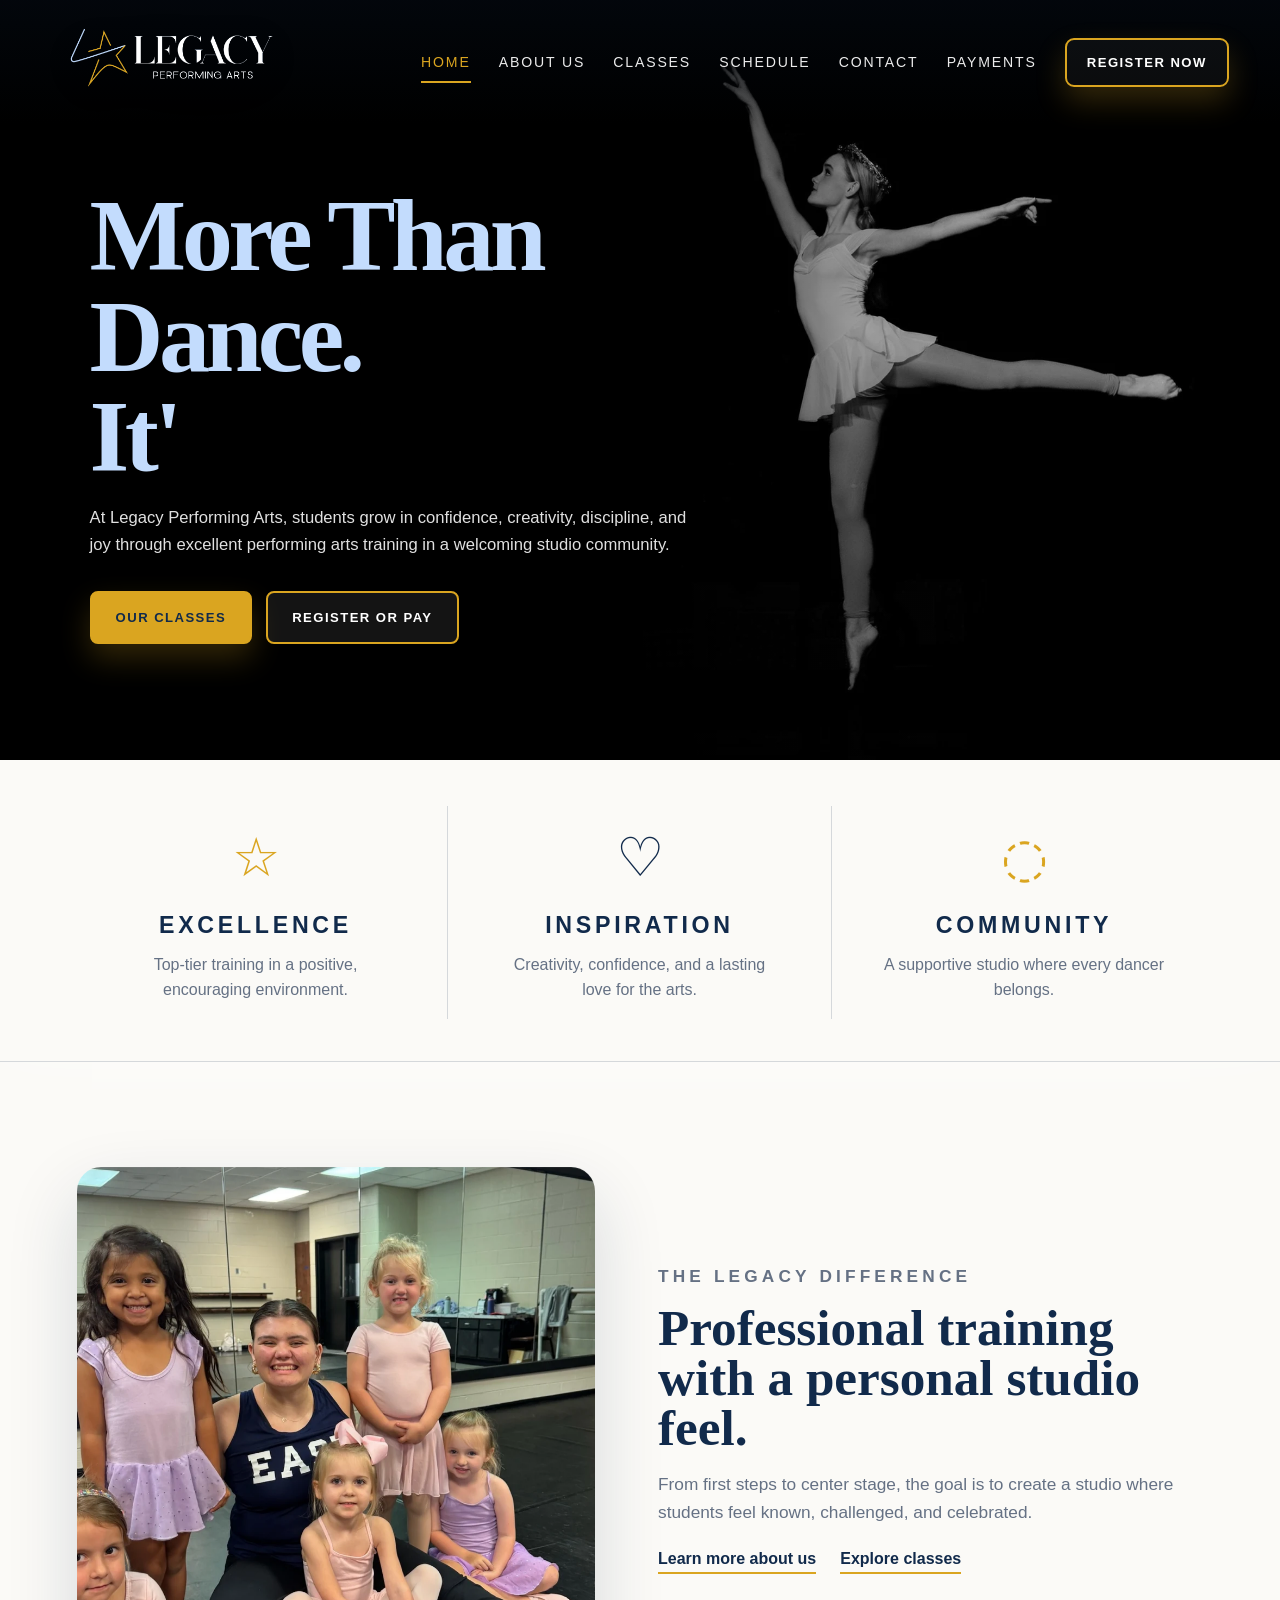
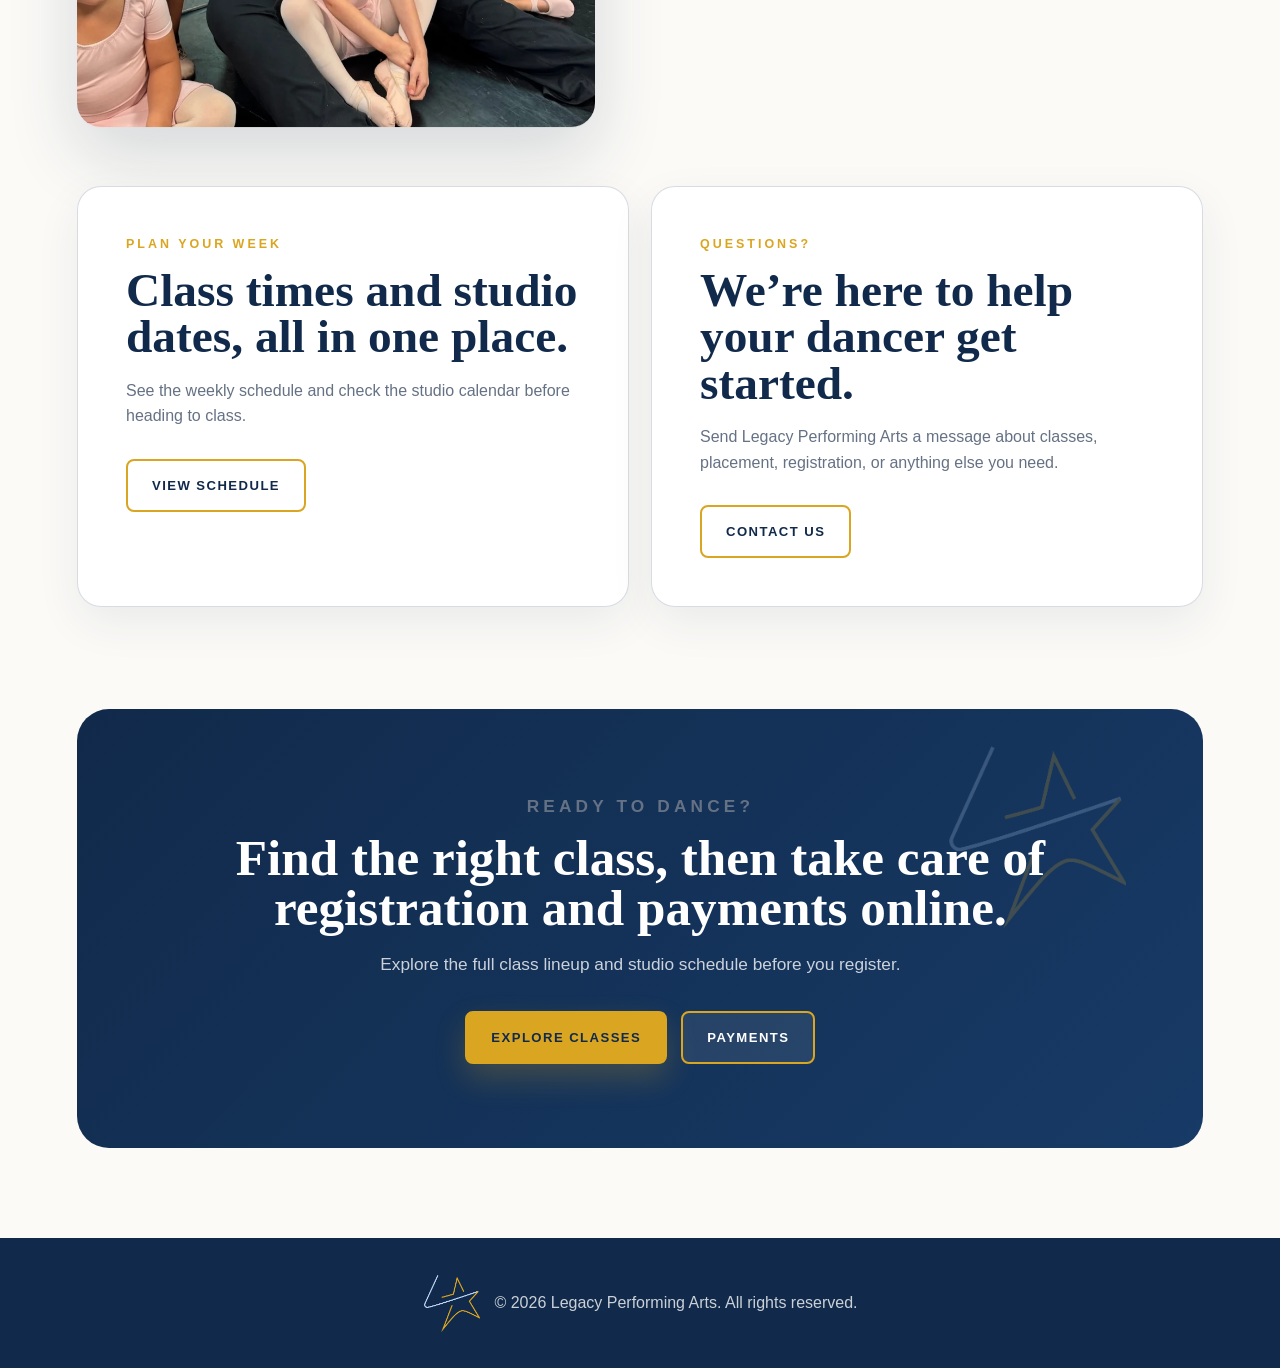
==== commit c7bc302f: "Add files via upload" ====
--- a/index.html
+++ b/index.html
@@ -3,6 +3,11 @@
 <head>
   <meta charset="utf-8">
   <meta name="viewport" content="width=device-width, initial-scale=1">
+  <meta name="theme-color" content="#132f52">
+  <link rel="icon" type="image/png" sizes="32x32" href="assets/favicon-32.png?v=20260819">
+  <link rel="icon" type="image/png" sizes="192x192" href="assets/favicon-192.png?v=20260819">
+  <link rel="apple-touch-icon" sizes="180x180" href="assets/apple-touch-icon.png?v=20260819">
+  <link rel="shortcut icon" href="favicon.ico?v=20260819">
   <title>Legacy Performing Arts</title>
   <meta name="description" content="Legacy Performing Arts offers welcoming, high-quality dance training for students in the Commerce and Nicholson, Georgia area.">
   <link rel="stylesheet" href="styles.css?v=20260819-pages">
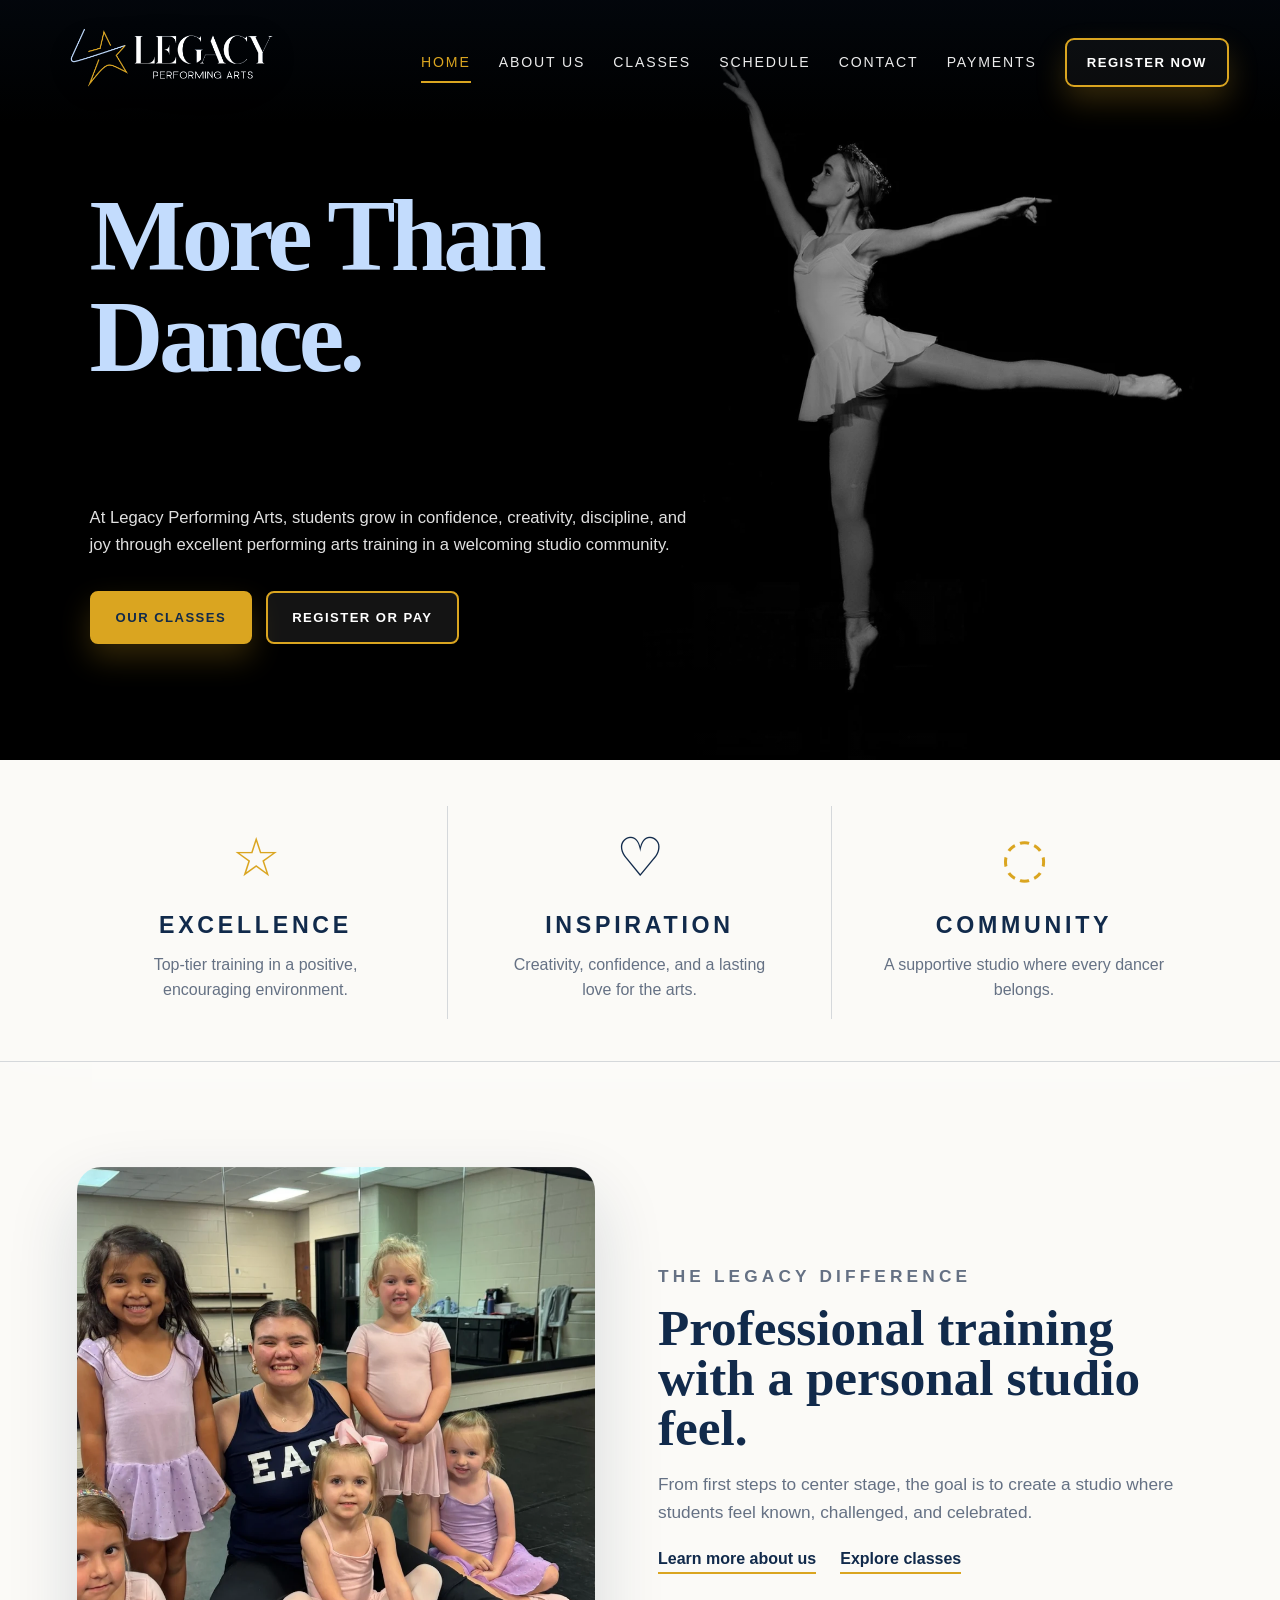
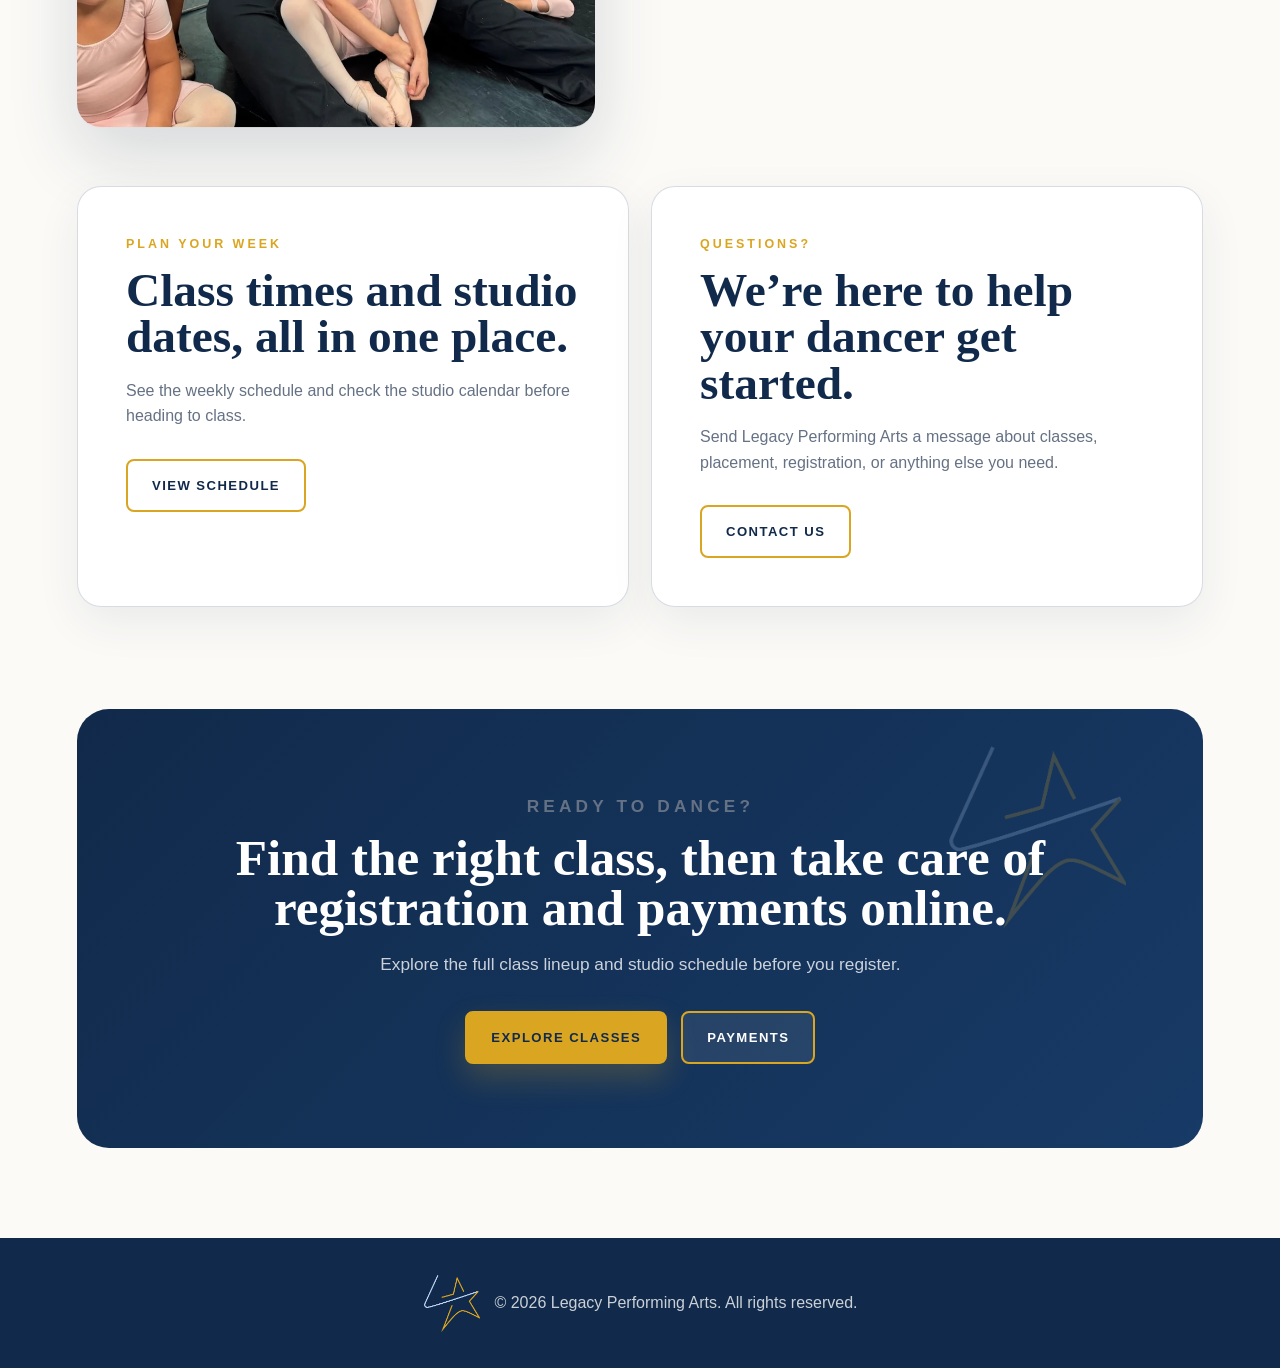
==== commit 6f409bc8: "Add files via upload" ====
--- a/index.html
+++ b/index.html
@@ -10,7 +10,7 @@
   <link rel="shortcut icon" href="favicon.ico?v=20260819">
   <title>Legacy Performing Arts</title>
   <meta name="description" content="Legacy Performing Arts offers welcoming, high-quality dance training for students in the Commerce and Nicholson, Georgia area.">
-  <link rel="stylesheet" href="styles.css?v=20260819-pages">
+  <link rel="stylesheet" href="styles.css?v=20260819-form-photo-audit">
 </head>
 <body>
   <header class="site-header">
@@ -104,6 +104,6 @@
     <img src="assets/star-transparent-light.png" alt="Legacy star mark">
     <p>© <span id="year"></span> Legacy Performing Arts. All rights reserved.</p>
   </footer>
-  <script src="script.js"></script>
+  <script src="script.js?v=20260819-form-photo-audit"></script>
 </body>
 </html>
--- a/styles.css
+++ b/styles.css
@@ -722,12 +722,12 @@
 .classes-hero {
   background:
     linear-gradient(90deg, rgba(3, 8, 14, .94) 0%, rgba(6, 15, 28, .76) 52%, rgba(6, 15, 28, .3) 100%),
-    url('assets/home-legacy-difference.webp') center 42% / cover no-repeat;
+    url('assets/home-legacy-difference.webp') center 16% / cover no-repeat;
 }
 .schedule-hero {
   background:
     linear-gradient(90deg, rgba(3, 8, 14, .95) 0%, rgba(6, 15, 28, .8) 52%, rgba(6, 15, 28, .38) 100%),
-    url('assets/about-mission.webp') center 44% / cover no-repeat;
+    url('assets/about-mission.webp') center 12% / cover no-repeat;
 }
 .contact-hero {
   background:
@@ -946,6 +946,8 @@
 .contact-form .button { justify-self: start; min-width: 180px; border: 0; cursor: pointer; }
 .form-status { margin: -6px 0 0; color: var(--muted); font-size: .86rem; }
 .form-status.confirmed { color: var(--navy); font-weight: 700; }
+.form-status.error { color: #9b2c2c; font-weight: 700; }
+.contact-form .button:disabled { opacity: .68; cursor: wait; }
 .contact-help-band {
   display: grid;
   grid-template-columns: .8fr 1.2fr;
@@ -987,8 +989,13 @@
   .program-grid,
   .day-grid { grid-template-columns: 1fr; }
   .classes-hero,
-  .schedule-hero,
-  .contact-hero { background-position: center; }
+  .schedule-hero { background-position: center; }
+  .contact-hero {
+    background-image:
+      linear-gradient(90deg, rgba(3, 8, 14, .94) 0%, rgba(6, 15, 28, .76) 52%, rgba(6, 15, 28, .32) 100%),
+      url('assets/about-hero-mobile.webp');
+    background-position: center;
+  }
   .class-next-step { grid-template-columns: 1fr; }
   .schedule-note { align-items: stretch; flex-direction: column; }
   .schedule-note .button { width: 100%; }
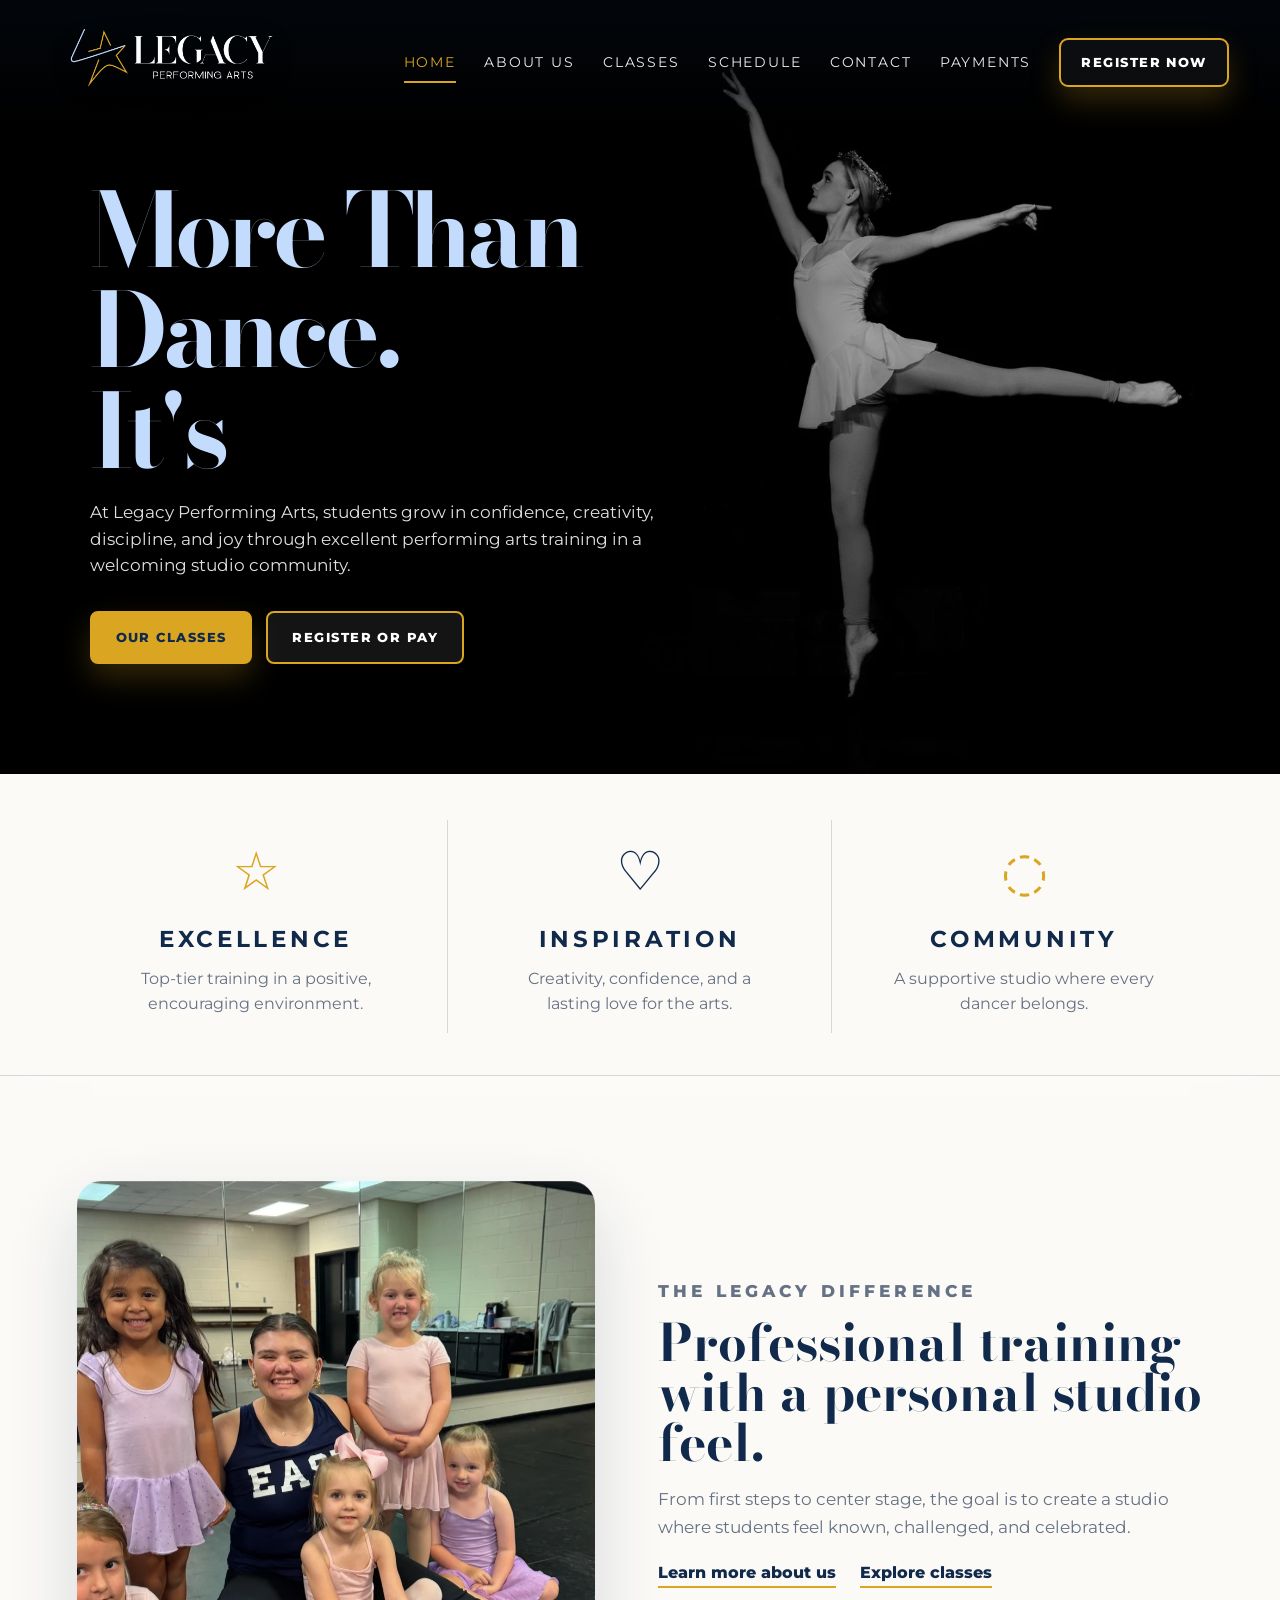
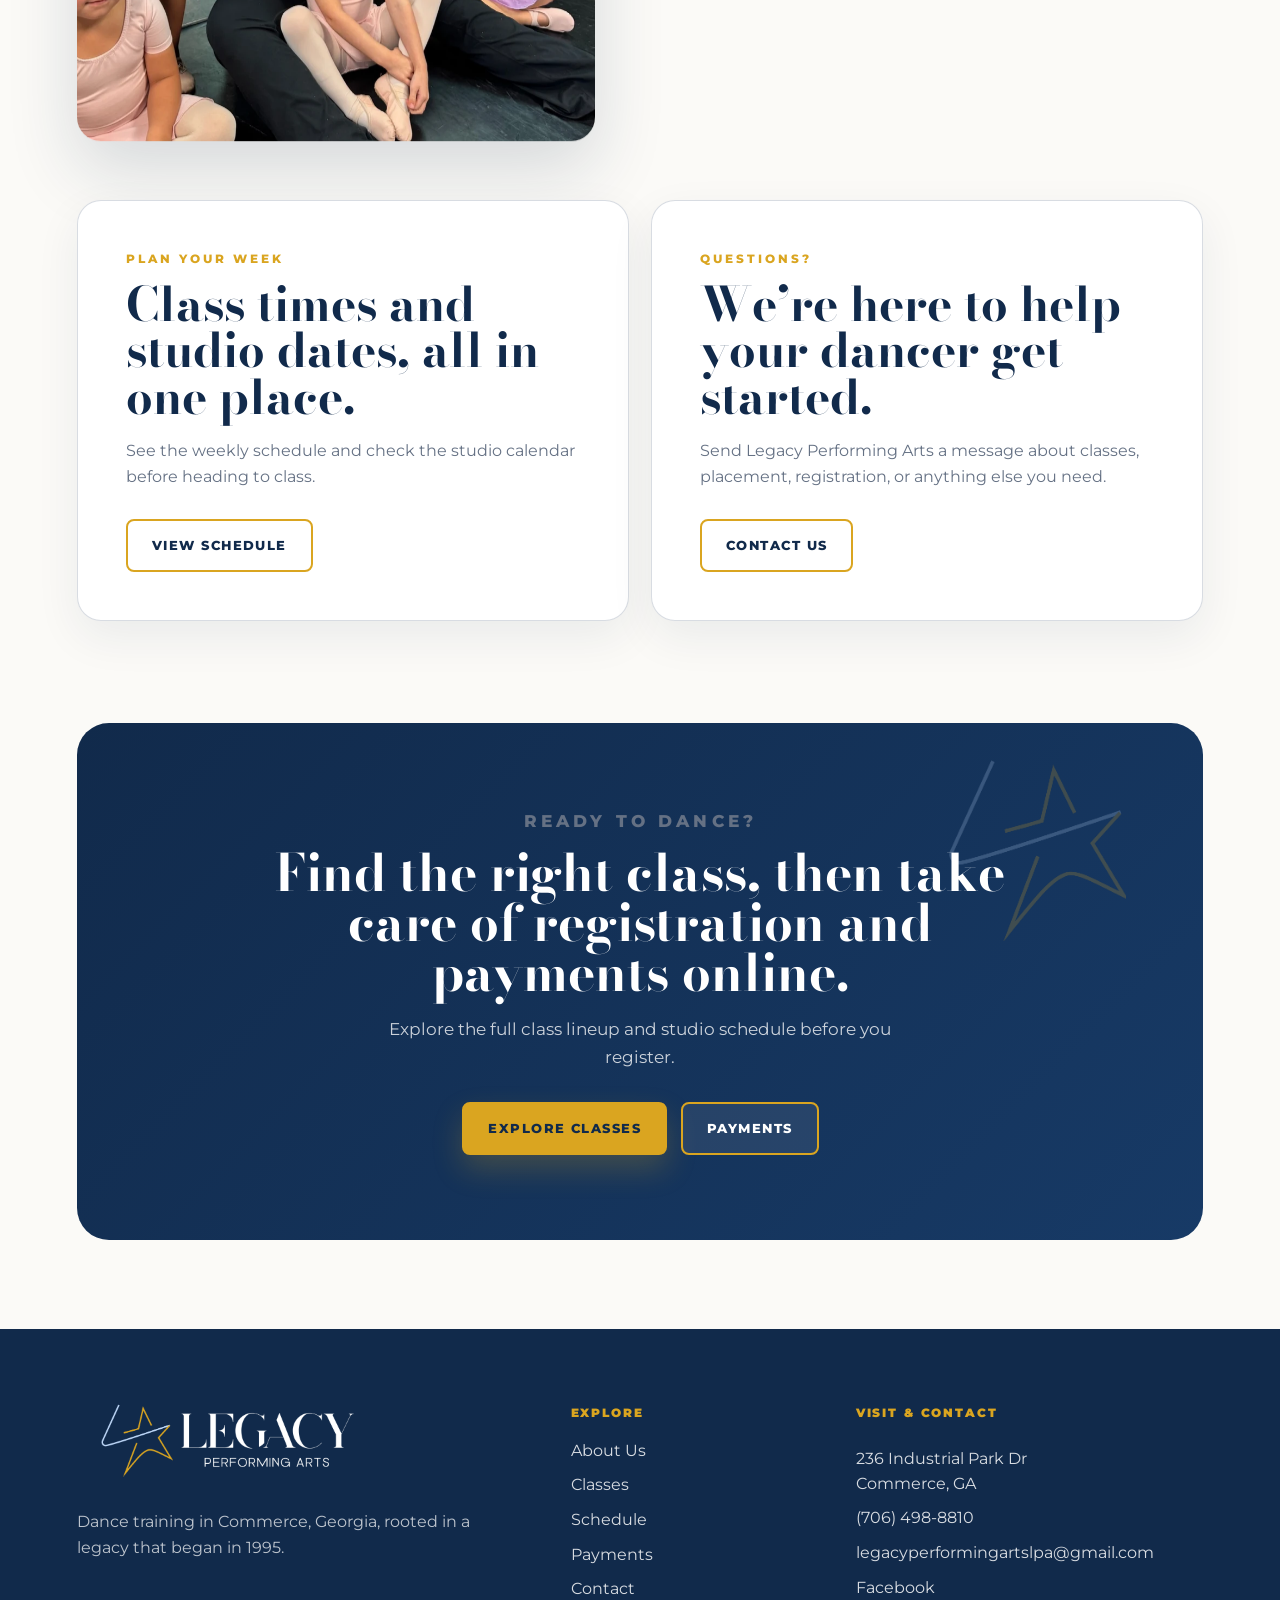
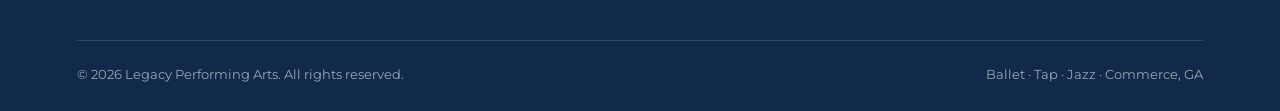
==== commit 8a34fc01: "Add files via upload" ====
--- a/index.html
+++ b/index.html
@@ -8,15 +8,34 @@
   <link rel="icon" type="image/png" sizes="192x192" href="assets/favicon-192.png?v=20260819">
   <link rel="apple-touch-icon" sizes="180x180" href="assets/apple-touch-icon.png?v=20260819">
   <link rel="shortcut icon" href="favicon.ico?v=20260819">
-  <title>Legacy Performing Arts</title>
-  <meta name="description" content="Legacy Performing Arts offers welcoming, high-quality dance training for students in the Commerce and Nicholson, Georgia area.">
-  <link rel="stylesheet" href="styles.css?v=20260819-form-photo-audit">
+  <title>Dance Classes in Commerce, GA | Legacy Performing Arts</title>
+  <meta name="description" content="Legacy Performing Arts is a dance studio in Commerce, Georgia offering ballet, tap, jazz, company training and more in a supportive studio community.">
+  <meta name="robots" content="index,follow,max-image-preview:large">
+  <link rel="canonical" href="https://legacyperformingarts.org/">
+  <meta name="geo.region" content="US-GA">
+  <meta name="geo.placename" content="Commerce">
+  <meta property="og:type" content="website">
+  <meta property="og:site_name" content="Legacy Performing Arts">
+  <meta property="og:locale" content="en_US">
+  <meta property="og:title" content="Dance Classes in Commerce, GA | Legacy Performing Arts">
+  <meta property="og:description" content="Legacy Performing Arts is a dance studio in Commerce, Georgia offering ballet, tap, jazz, company training and more in a supportive studio community.">
+  <meta property="og:url" content="https://legacyperformingarts.org/">
+  <meta property="og:image" content="https://legacyperformingarts.org/assets/home-hero-desktop.webp">
+  <meta name="twitter:card" content="summary_large_image">
+  <meta name="twitter:title" content="Dance Classes in Commerce, GA | Legacy Performing Arts">
+  <meta name="twitter:description" content="Legacy Performing Arts is a dance studio in Commerce, Georgia offering ballet, tap, jazz, company training and more in a supportive studio community.">
+  <meta name="twitter:image" content="https://legacyperformingarts.org/assets/home-hero-desktop.webp">
+  <script type="application/ld+json">{"@context":"https://schema.org","@type":"LocalBusiness","@id":"https://legacyperformingarts.org/#business","name":"Legacy Performing Arts","url":"https://legacyperformingarts.org/","logo":"https://legacyperformingarts.org/assets/logo-transparent-dark.png","image":"https://legacyperformingarts.org/assets/home-hero-desktop.webp","description":"Dance studio in Commerce, Georgia offering ballet, tap, jazz and company training.","telephone":"+1-706-498-8810","email":"legacyperformingartslpa@gmail.com","address":{"@type":"PostalAddress","streetAddress":"236 Industrial Park Dr","addressLocality":"Commerce","addressRegion":"GA","addressCountry":"US"},"sameAs":["https://www.facebook.com/61565186416254/"]}</script>
+  <link rel="preconnect" href="https://fonts.googleapis.com">
+  <link rel="preconnect" href="https://fonts.gstatic.com" crossorigin>
+  <link href="https://fonts.googleapis.com/css2?family=Bodoni+Moda:opsz,wght@6..96,500;6..96,600;6..96,700&amp;family=Montserrat:wght@400;500;600;700;800;900&amp;display=swap" rel="stylesheet">
+  <link rel="stylesheet" href="styles.css?v=20260819-production-seo">
 </head>
 <body>
   <header class="site-header">
     <a class="brand" href="index.html" aria-label="Legacy Performing Arts home"><img src="assets/logo-transparent-light.png" alt="Legacy Performing Arts"></a>
-    <button class="nav-toggle" aria-label="Open navigation">Menu</button>
-    <nav class="nav">
+    <button class="nav-toggle" aria-label="Open navigation" aria-expanded="false" aria-controls="primary-navigation">Menu</button>
+    <nav class="nav" id="primary-navigation" aria-label="Primary navigation">
       <a class="active" href="index.html">Home</a>
       <a href="about.html">About Us</a>
       <a href="classes.html">Classes</a>
@@ -101,9 +120,36 @@
   </main>
 
   <footer class="site-footer">
-    <img src="assets/star-transparent-light.png" alt="Legacy star mark">
-    <p>© <span id="year"></span> Legacy Performing Arts. All rights reserved.</p>
+    <div class="footer-inner">
+      <div class="footer-brand">
+        <a href="index.html" aria-label="Legacy Performing Arts home"><img src="assets/logo-transparent-light.png" alt="Legacy Performing Arts"></a>
+        <p>Dance training in Commerce, Georgia, rooted in a legacy that began in 1995.</p>
+      </div>
+      <div class="footer-column">
+        <p class="footer-heading">Explore</p>
+        <nav class="footer-nav" aria-label="Footer navigation">
+          <a href="about.html">About Us</a>
+          <a href="classes.html">Classes</a>
+          <a href="schedule.html">Schedule</a>
+          <a href="payments.html">Payments</a>
+          <a href="contact.html">Contact</a>
+        </nav>
+      </div>
+      <div class="footer-column footer-contact">
+        <p class="footer-heading">Visit &amp; Contact</p>
+        <address>
+          <a href="https://www.google.com/maps/search/?api=1&amp;query=236+Industrial+Park+Dr+Commerce+GA" target="_blank" rel="noopener noreferrer">236 Industrial Park Dr<br>Commerce, GA</a>
+        </address>
+        <a href="tel:+17064988810">(706) 498-8810</a>
+        <a href="mailto:legacyperformingartslpa@gmail.com">legacyperformingartslpa@gmail.com</a>
+        <a href="https://www.facebook.com/61565186416254/" target="_blank" rel="noopener noreferrer">Facebook</a>
+      </div>
+    </div>
+    <div class="footer-bottom">
+      <p>© <span id="year"></span> Legacy Performing Arts. All rights reserved.</p>
+      <p>Ballet · Tap · Jazz · Commerce, GA</p>
+    </div>
   </footer>
-  <script src="script.js?v=20260819-form-photo-audit"></script>
+  <script src="script.js?v=20260819-production-seo"></script>
 </body>
 </html>
--- a/styles.css
+++ b/styles.css
@@ -17,7 +17,7 @@
 html { scroll-behavior: smooth; }
 body {
   margin: 0;
-  font-family: "Rugrat Sans", "Montserrat", "Avenir Next", Arial, sans-serif;
+  font-family: "Montserrat", Arial, sans-serif;
   color: var(--ink);
   background: var(--cream);
   line-height: 1.6;
@@ -113,7 +113,7 @@
 
 h1, h2, h3 {
   margin: 0 0 18px;
-  font-family: "Coterie", "Didot", "Bodoni 72", Georgia, serif;
+  font-family: "Bodoni Moda", "Times New Roman", serif;
   line-height: .98;
   color: var(--navy);
 }
@@ -199,7 +199,7 @@
 .value-strip article:nth-child(2) .icon-card { color: var(--navy); }
 .value-strip h2 {
   margin-bottom: 12px;
-  font-family: "Rugrat Sans", "Montserrat", "Avenir Next", Arial, sans-serif;
+  font-family: "Montserrat", Arial, sans-serif;
   font-size: 1.45rem;
   letter-spacing: .16em;
   text-transform: uppercase;
@@ -326,17 +326,61 @@
 }
 
 .site-footer {
-  display: flex;
-  align-items: center;
-  justify-content: center;
-  gap: 14px;
-  padding: 36px 18px;
+  padding: clamp(48px, 6vw, 72px) clamp(18px, 6vw, 96px) 26px;
   background: var(--navy);
   color: var(--white);
-  text-align: center;
-}
-.site-footer img { width: 58px; height: 58px; object-fit: contain; }
-.site-footer p { margin: 0; color: rgba(255,255,255,.78); }
+}
+.footer-inner {
+  display: grid;
+  grid-template-columns: minmax(260px, 1.2fr) minmax(150px, .6fr) minmax(260px, 1fr);
+  gap: clamp(34px, 6vw, 84px);
+  max-width: 1240px;
+  margin: 0 auto;
+  padding-bottom: 38px;
+}
+.footer-brand img {
+  width: min(320px, 100%);
+  height: auto;
+}
+.footer-brand p {
+  max-width: 420px;
+  margin: 18px 0 0;
+  color: rgba(255,255,255,.72);
+}
+.footer-heading {
+  margin: 3px 0 15px;
+  color: var(--gold);
+  font-size: .72rem;
+  font-weight: 900;
+  letter-spacing: .16em;
+  text-transform: uppercase;
+}
+.footer-nav,
+.footer-contact {
+  display: flex;
+  flex-direction: column;
+  align-items: flex-start;
+  gap: 9px;
+}
+.footer-nav a,
+.footer-contact a {
+  color: rgba(255,255,255,.84);
+  transition: color .2s ease;
+}
+.footer-nav a:hover,
+.footer-contact a:hover { color: var(--gold); }
+.footer-contact address { margin: 0; font-style: normal; line-height: 1.55; }
+.footer-contact a { overflow-wrap: anywhere; }
+.footer-bottom {
+  display: flex;
+  justify-content: space-between;
+  gap: 20px;
+  max-width: 1240px;
+  margin: 0 auto;
+  padding-top: 24px;
+  border-top: 1px solid rgba(255,255,255,.14);
+}
+.footer-bottom p { margin: 0; color: rgba(255,255,255,.58); font-size: .8rem; }
 
 @media (max-width: 1080px) {
   .site-header { align-items: flex-start; }
@@ -600,7 +644,7 @@
 .payment-subgroup + .payment-subgroup { margin-top: 38px; }
 .payment-subgroup > h3 {
   margin-bottom: 14px;
-  font-family: "Rugrat Sans", "Montserrat", "Avenir Next", Arial, sans-serif;
+  font-family: "Montserrat", Arial, sans-serif;
   color: var(--navy);
   font-size: .82rem;
   letter-spacing: .15em;
@@ -637,7 +681,7 @@
 .payment-option-copy { min-width: 0; }
 .payment-option-copy h3 {
   margin: 5px 0 0;
-  font-family: "Rugrat Sans", "Montserrat", "Avenir Next", Arial, sans-serif;
+  font-family: "Montserrat", Arial, sans-serif;
   font-size: 1.08rem;
   line-height: 1.25;
 }
@@ -804,8 +848,10 @@
 .schedule-shell { padding-bottom: clamp(60px, 7vw, 100px); }
 .day-grid {
   display: grid;
-  grid-template-columns: repeat(2, minmax(0, 1fr));
+  grid-template-columns: 1fr;
   gap: 22px;
+  max-width: 1180px;
+  margin: 0 auto;
   padding: 0 clamp(18px, 6vw, 96px);
 }
 .day-card {
@@ -825,16 +871,31 @@
 }
 .day-heading span { color: var(--gold); font-size: .76rem; font-weight: 900; letter-spacing: .18em; }
 .day-heading h3 { margin: 0; color: var(--white); font-size: 1.5rem; }
-.time-list { list-style: none; margin: 0; padding: 10px 30px 18px; }
+.studio-columns {
+  display: grid;
+  grid-template-columns: repeat(2, minmax(0, 1fr));
+}
+.studio-columns.single-studio { grid-template-columns: 1fr; }
+.studio-block { padding: 24px 30px 18px; }
+.studio-columns:not(.single-studio) .studio-block + .studio-block { border-left: 1px solid var(--line); }
+.studio-block h4 {
+  margin: 0 0 4px;
+  color: var(--navy);
+  font-size: .74rem;
+  font-weight: 900;
+  letter-spacing: .16em;
+  text-transform: uppercase;
+}
+.time-list { list-style: none; margin: 0; padding: 0; }
 .time-list li {
   display: grid;
-  grid-template-columns: 135px 1fr;
+  grid-template-columns: 145px 1fr;
   gap: 18px;
-  padding: 19px 0;
+  padding: 16px 0;
   border-bottom: 1px solid var(--line);
 }
 .time-list li:last-child { border-bottom: 0; }
-.time-list time { color: var(--gold); font-weight: 900; font-size: .88rem; }
+.time-list time { color: #9a7200; font-weight: 900; font-size: .86rem; }
 .time-list span { color: var(--ink); font-weight: 700; line-height: 1.4; }
 
 .dates-section {
@@ -1010,3 +1071,45 @@
   .day-heading { padding-left: 22px; padding-right: 22px; }
   .class-next-step .actions .button { width: 100%; }
 }
+
+
+/* ── About story / production footer refinements ── */
+.owner-story-section {
+  padding: 0 clamp(18px, 6vw, 96px) clamp(68px, 8vw, 112px);
+}
+.owner-story-card {
+  max-width: 1180px;
+  margin: 0 auto;
+  padding: clamp(38px, 6vw, 68px);
+  border: 1px solid var(--line);
+  border-radius: calc(var(--radius) + 4px);
+  background: linear-gradient(135deg, #f1f0eb, #fffdf8);
+}
+.owner-story-card h2 { max-width: 840px; }
+.owner-story-copy {
+  display: grid;
+  grid-template-columns: repeat(3, minmax(0, 1fr));
+  gap: clamp(22px, 4vw, 48px);
+  margin-top: 30px;
+}
+.owner-story-copy p { margin: 0; color: var(--muted); }
+.about-values-section { border-top: 1px solid var(--line); }
+
+@media (max-width: 860px) {
+  .studio-columns,
+  .studio-columns.single-studio { grid-template-columns: 1fr; }
+  .studio-columns:not(.single-studio) .studio-block + .studio-block {
+    border-left: 0;
+    border-top: 1px solid var(--line);
+  }
+  .owner-story-copy { grid-template-columns: 1fr; }
+  .footer-inner { grid-template-columns: 1fr 1fr; }
+  .footer-brand { grid-column: 1 / -1; }
+}
+
+@media (max-width: 600px) {
+  .studio-block { padding: 20px 22px 14px; }
+  .footer-inner { grid-template-columns: 1fr; }
+  .footer-brand { grid-column: auto; }
+  .footer-bottom { flex-direction: column; }
+}
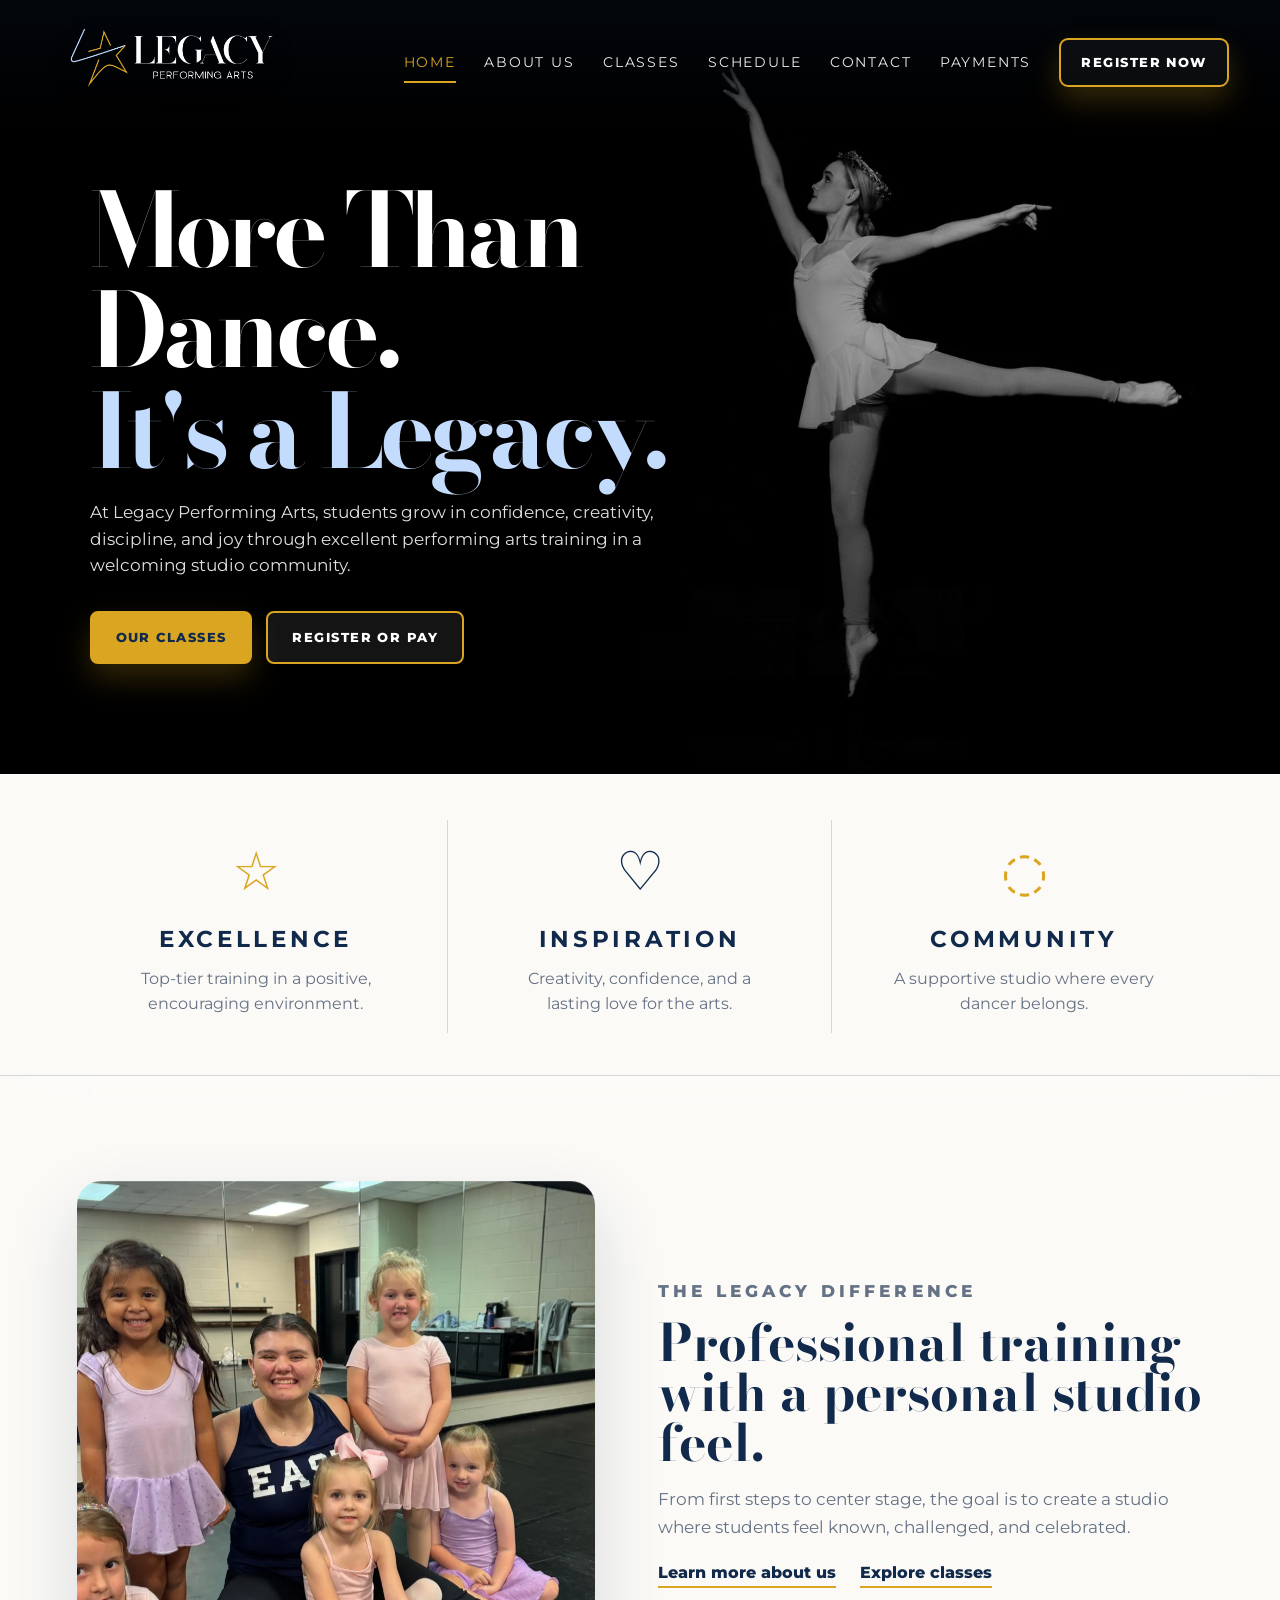
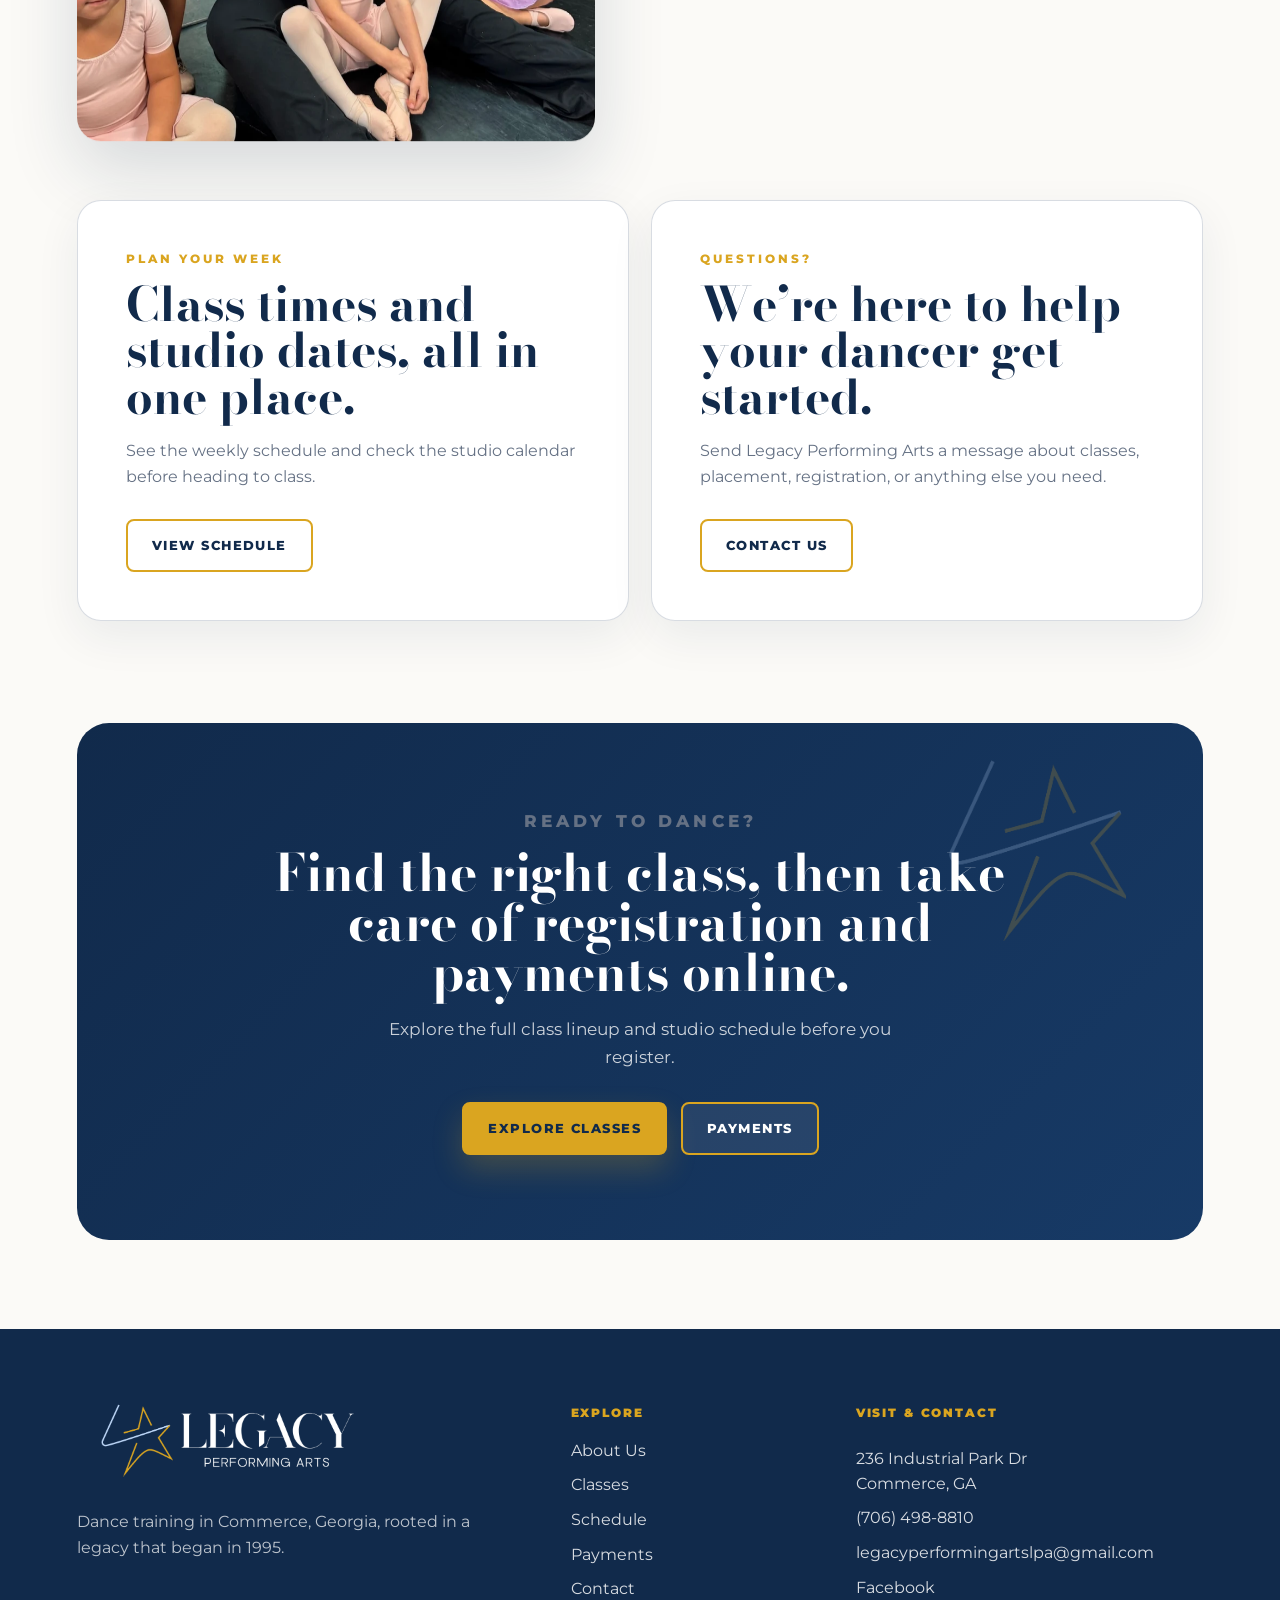
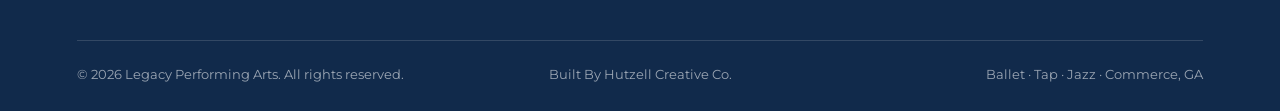
==== commit 918f4635: "Add files via upload" ====
--- a/index.html
+++ b/index.html
@@ -2,7 +2,7 @@
 <html lang="en">
 <head>
   <meta charset="utf-8">
-  <meta name="viewport" content="width=device-width, initial-scale=1">
+  <meta name="viewport" content="width=device-width, initial-scale=1, viewport-fit=cover">
   <meta name="theme-color" content="#132f52">
   <link rel="icon" type="image/png" sizes="32x32" href="assets/favicon-32.png?v=20260819">
   <link rel="icon" type="image/png" sizes="192x192" href="assets/favicon-192.png?v=20260819">
@@ -29,7 +29,7 @@
   <link rel="preconnect" href="https://fonts.googleapis.com">
   <link rel="preconnect" href="https://fonts.gstatic.com" crossorigin>
   <link href="https://fonts.googleapis.com/css2?family=Bodoni+Moda:opsz,wght@6..96,500;6..96,600;6..96,700&amp;family=Montserrat:wght@400;500;600;700;800;900&amp;display=swap" rel="stylesheet">
-  <link rel="stylesheet" href="styles.css?v=20260819-production-seo">
+  <link rel="stylesheet" href="styles.css?v=20260819-android-typefix">
 </head>
 <body>
   <header class="site-header">
@@ -50,7 +50,13 @@
     <section class="hero hero-home">
       <div class="hero-overlay"></div>
       <div class="hero-copy">
-        <h1></h1>
+        <h1 class="hero-title" aria-label="More Than Dance. It's a Legacy.">
+          <span class="hero-title-line">More Than</span>
+          <span class="hero-title-line">Dance.</span>
+          <span class="hero-title-line hero-title-accent hero-title-desktop">It's a Legacy.</span>
+          <span class="hero-title-line hero-title-accent hero-title-mobile">It's a</span>
+          <span class="hero-title-line hero-title-accent hero-title-mobile">Legacy.</span>
+        </h1>
         <p>At Legacy Performing Arts, students grow in confidence, creativity, discipline, and joy through excellent performing arts training in a welcoming studio community.</p>
         <div class="actions">
           <a class="button" href="classes.html">Our Classes</a>
@@ -147,9 +153,10 @@
     </div>
     <div class="footer-bottom">
       <p>© <span id="year"></span> Legacy Performing Arts. All rights reserved.</p>
+      <p class="footer-credit">Built By Hutzell Creative Co.</p>
       <p>Ballet · Tap · Jazz · Commerce, GA</p>
     </div>
   </footer>
-  <script src="script.js?v=20260819-production-seo"></script>
+  <script src="script.js?v=20260819-android-typefix"></script>
 </body>
 </html>
--- a/styles.css
+++ b/styles.css
@@ -14,7 +14,11 @@
 }
 
 * { box-sizing: border-box; }
-html { scroll-behavior: smooth; }
+html {
+  scroll-behavior: smooth;
+  -webkit-text-size-adjust: 100%;
+  text-size-adjust: 100%;
+}
 body {
   margin: 0;
   font-family: "Montserrat", Arial, sans-serif;
@@ -23,6 +27,16 @@
   line-height: 1.6;
 }
 img { max-width: 100%; display: block; }
+button,
+input,
+textarea,
+select {
+  font: inherit;
+}
+button,
+a {
+  -webkit-tap-highlight-color: rgba(218, 165, 32, .18);
+}
 a { color: inherit; text-decoration: none; }
 
 .site-header {
@@ -161,7 +175,33 @@
   color: var(--white);
   text-shadow: 0 16px 38px rgba(0, 0, 0, .3);
 }
-.hero-copy h1 span { color: var(--ice); }
+.hero-home .hero-copy h1 {
+  position: relative;
+}
+.hero-title-line,
+.typing-line {
+  display: block;
+  white-space: nowrap;
+}
+.hero-title-accent,
+.typing-accent {
+  color: var(--ice);
+}
+.hero-title-mobile {
+  display: none;
+}
+/* Reserve the exact final line layout before typing begins. */
+.hero-home .typing-sizer {
+  display: block;
+  visibility: hidden;
+  pointer-events: none;
+}
+.hero-home .typing-live {
+  position: absolute;
+  inset: 0;
+  display: block;
+  width: 100%;
+}
 .hero-copy p,
 .page-hero p {
   max-width: 620px;
@@ -372,8 +412,9 @@
 .footer-contact address { margin: 0; font-style: normal; line-height: 1.55; }
 .footer-contact a { overflow-wrap: anywhere; }
 .footer-bottom {
-  display: flex;
-  justify-content: space-between;
+  display: grid;
+  grid-template-columns: 1fr auto 1fr;
+  align-items: center;
   gap: 20px;
   max-width: 1240px;
   margin: 0 auto;
@@ -381,6 +422,8 @@
   border-top: 1px solid rgba(255,255,255,.14);
 }
 .footer-bottom p { margin: 0; color: rgba(255,255,255,.58); font-size: .8rem; }
+.footer-bottom p:last-child { text-align: right; }
+.footer-credit { text-align: center; }
 
 @media (max-width: 1080px) {
   .site-header { align-items: flex-start; }
@@ -460,6 +503,8 @@
 
 @media (max-width: 520px) {
   .brand img { width: 185px; }
+  .hero-title-desktop { display: none; }
+  .hero-title-mobile { display: block; }
   .hero-home .hero-copy { width: 52%; max-width: 205px; }
   .hero-home .hero-copy h1 { font-size: 2.15rem; line-height: .96; }
   .hero-home .hero-copy p { font-size: .8rem; line-height: 1.46; }
@@ -1111,5 +1156,10 @@
   .studio-block { padding: 20px 22px 14px; }
   .footer-inner { grid-template-columns: 1fr; }
   .footer-brand { grid-column: auto; }
-  .footer-bottom { flex-direction: column; }
-}
+  .footer-bottom {
+    grid-template-columns: 1fr;
+    text-align: left;
+  }
+  .footer-bottom p:last-child,
+  .footer-credit { text-align: left; }
+}
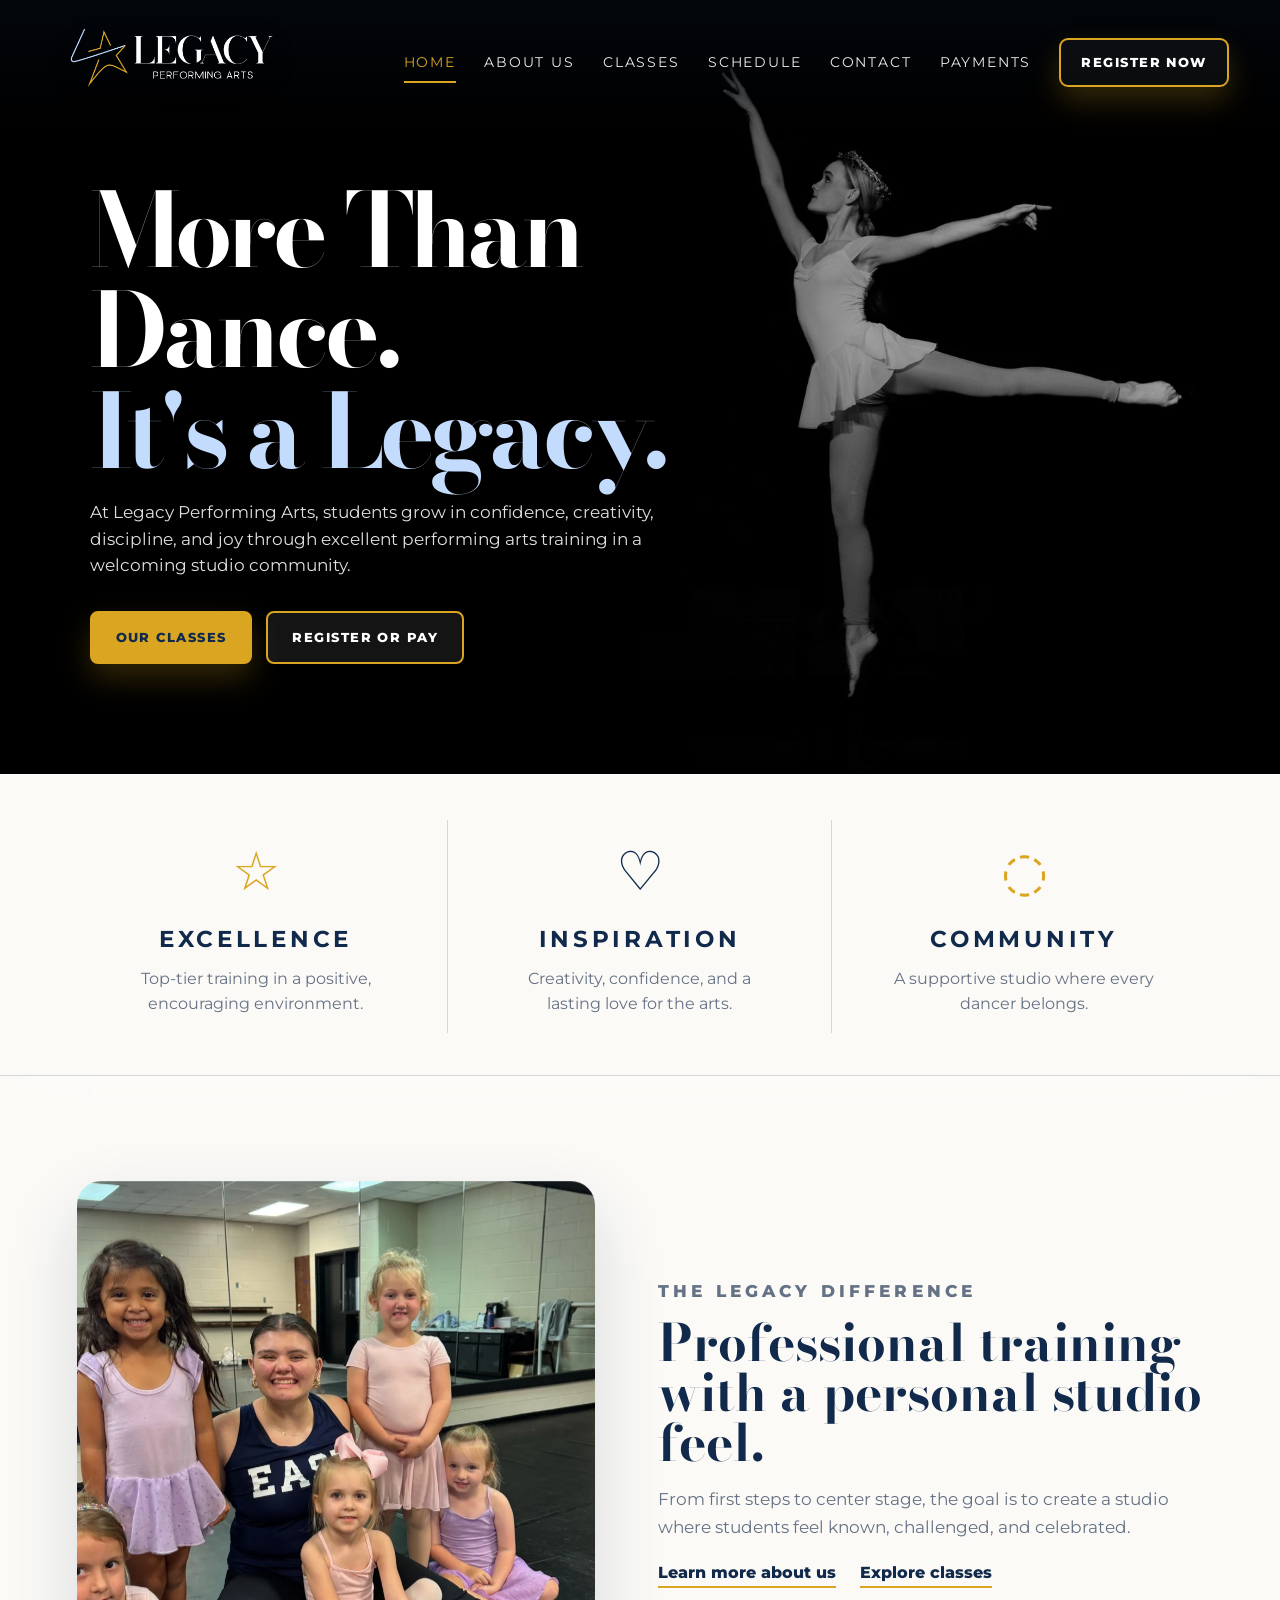
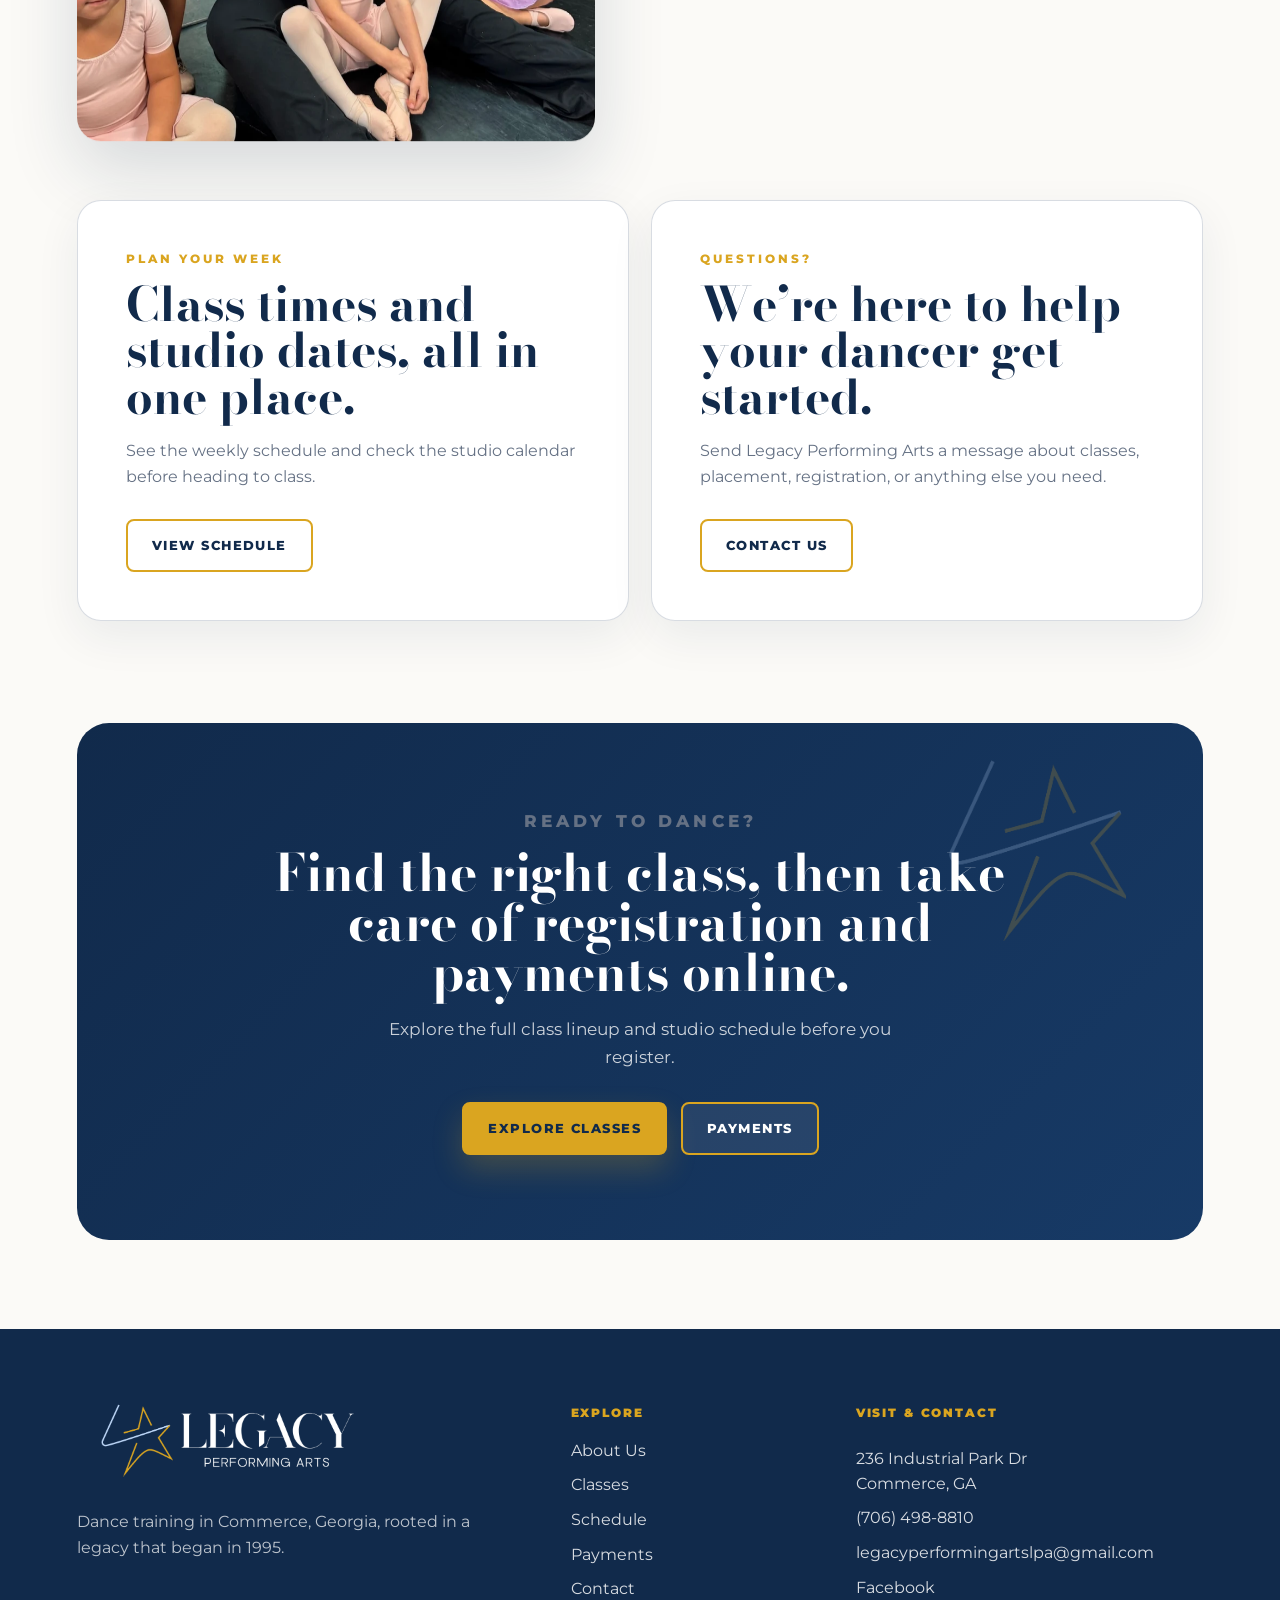
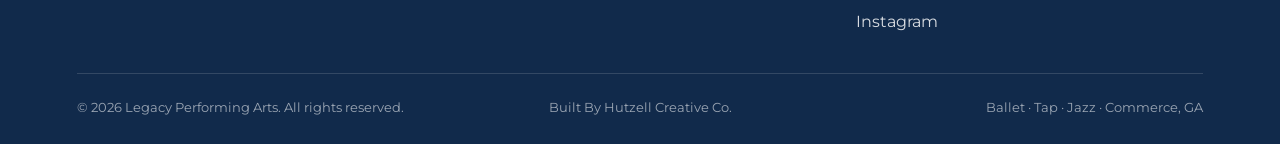
==== commit d50ef17b: "Add files via upload" ====
--- a/index.html
+++ b/index.html
@@ -25,7 +25,7 @@
   <meta name="twitter:title" content="Dance Classes in Commerce, GA | Legacy Performing Arts">
   <meta name="twitter:description" content="Legacy Performing Arts is a dance studio in Commerce, Georgia offering ballet, tap, jazz, company training and more in a supportive studio community.">
   <meta name="twitter:image" content="https://legacyperformingarts.org/assets/home-hero-desktop.webp">
-  <script type="application/ld+json">{"@context":"https://schema.org","@type":"LocalBusiness","@id":"https://legacyperformingarts.org/#business","name":"Legacy Performing Arts","url":"https://legacyperformingarts.org/","logo":"https://legacyperformingarts.org/assets/logo-transparent-dark.png","image":"https://legacyperformingarts.org/assets/home-hero-desktop.webp","description":"Dance studio in Commerce, Georgia offering ballet, tap, jazz and company training.","telephone":"+1-706-498-8810","email":"legacyperformingartslpa@gmail.com","address":{"@type":"PostalAddress","streetAddress":"236 Industrial Park Dr","addressLocality":"Commerce","addressRegion":"GA","addressCountry":"US"},"sameAs":["https://www.facebook.com/61565186416254/"]}</script>
+  <script type="application/ld+json">{"@context":"https://schema.org","@type":"LocalBusiness","@id":"https://legacyperformingarts.org/#business","name":"Legacy Performing Arts","url":"https://legacyperformingarts.org/","logo":"https://legacyperformingarts.org/assets/logo-transparent-dark.png","image":"https://legacyperformingarts.org/assets/home-hero-desktop.webp","description":"Dance studio in Commerce, Georgia offering ballet, tap, jazz and company training.","telephone":"+1-706-498-8810","email":"legacyperformingartslpa@gmail.com","address":{"@type":"PostalAddress","streetAddress":"236 Industrial Park Dr","addressLocality":"Commerce","addressRegion":"GA","addressCountry":"US"},"sameAs":["https://www.facebook.com/61565186416254/","https://www.instagram.com/legacylpa/"]}</script>
   <link rel="preconnect" href="https://fonts.googleapis.com">
   <link rel="preconnect" href="https://fonts.gstatic.com" crossorigin>
   <link href="https://fonts.googleapis.com/css2?family=Bodoni+Moda:opsz,wght@6..96,500;6..96,600;6..96,700&amp;family=Montserrat:wght@400;500;600;700;800;900&amp;display=swap" rel="stylesheet">
@@ -149,6 +149,7 @@
         <a href="tel:+17064988810">(706) 498-8810</a>
         <a href="mailto:legacyperformingartslpa@gmail.com">legacyperformingartslpa@gmail.com</a>
         <a href="https://www.facebook.com/61565186416254/" target="_blank" rel="noopener noreferrer">Facebook</a>
+        <a href="https://www.instagram.com/legacylpa/" target="_blank" rel="noopener noreferrer">Instagram</a>
       </div>
     </div>
     <div class="footer-bottom">
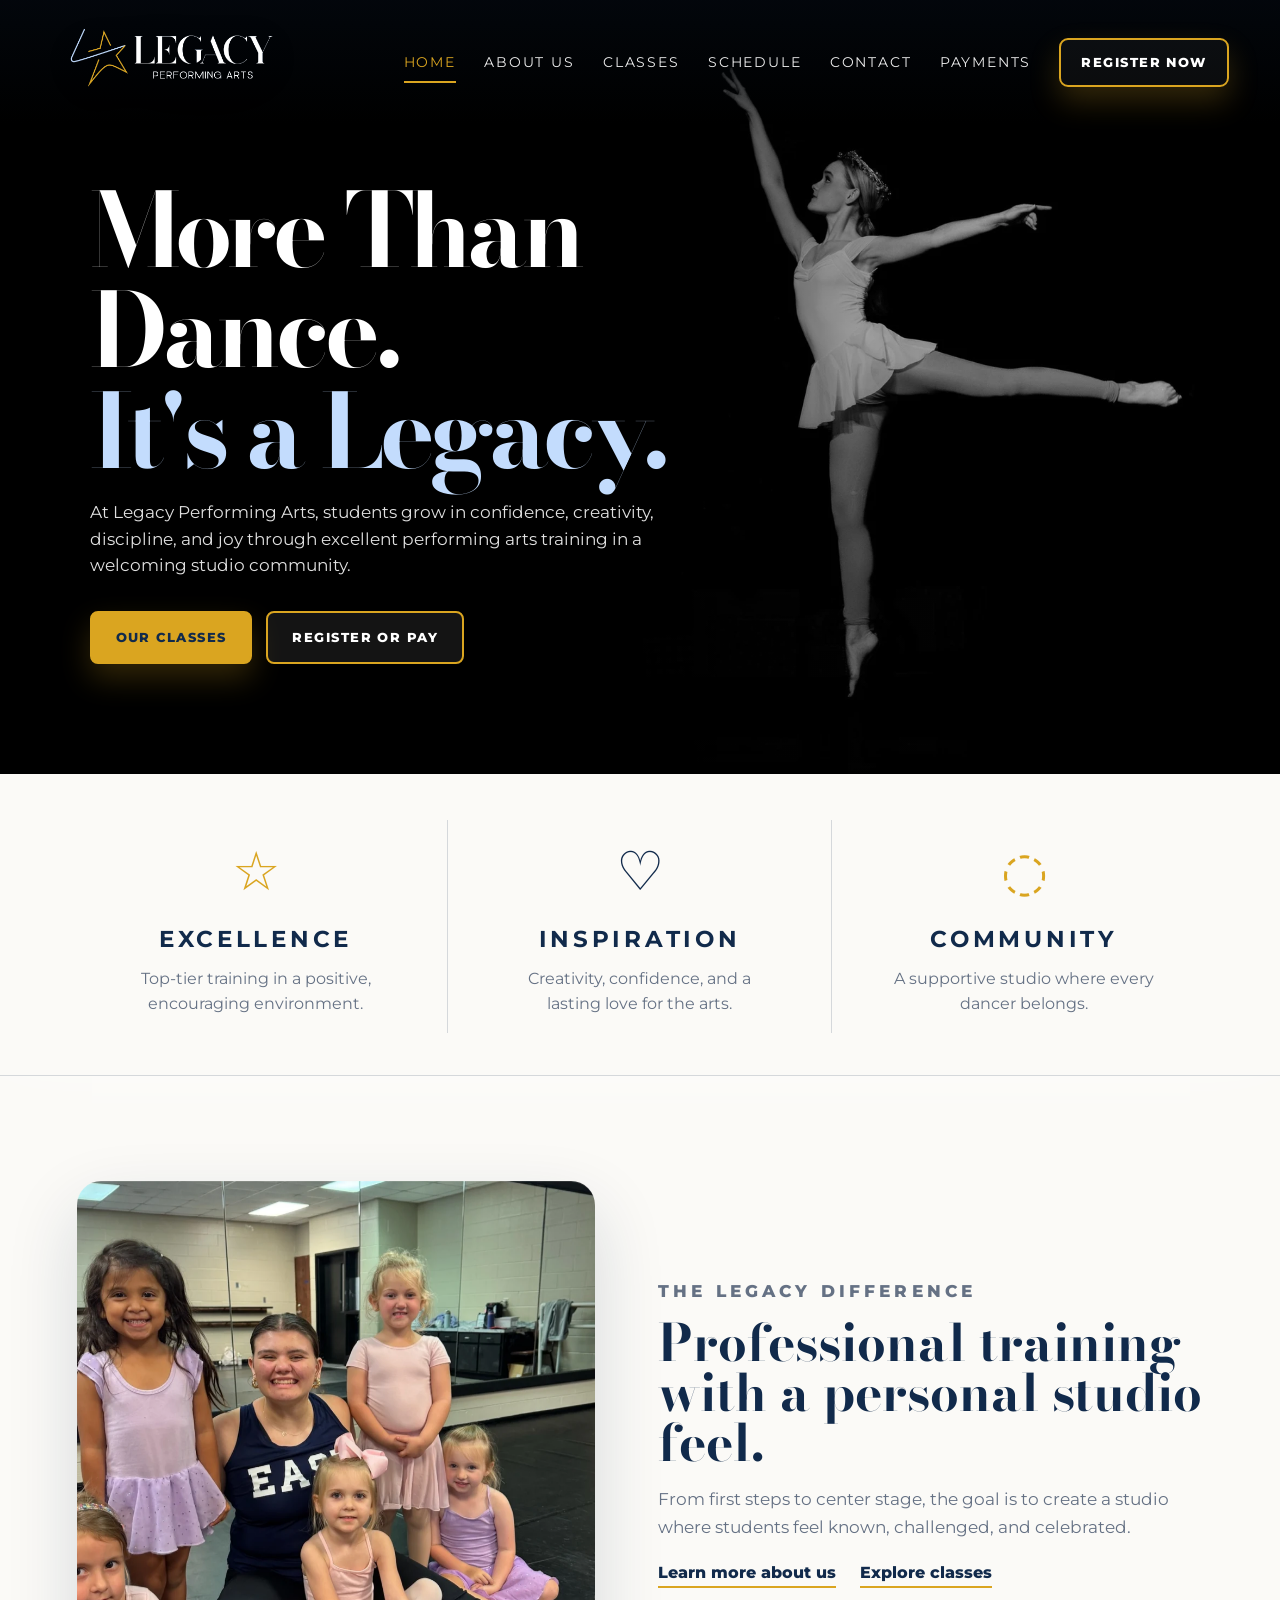
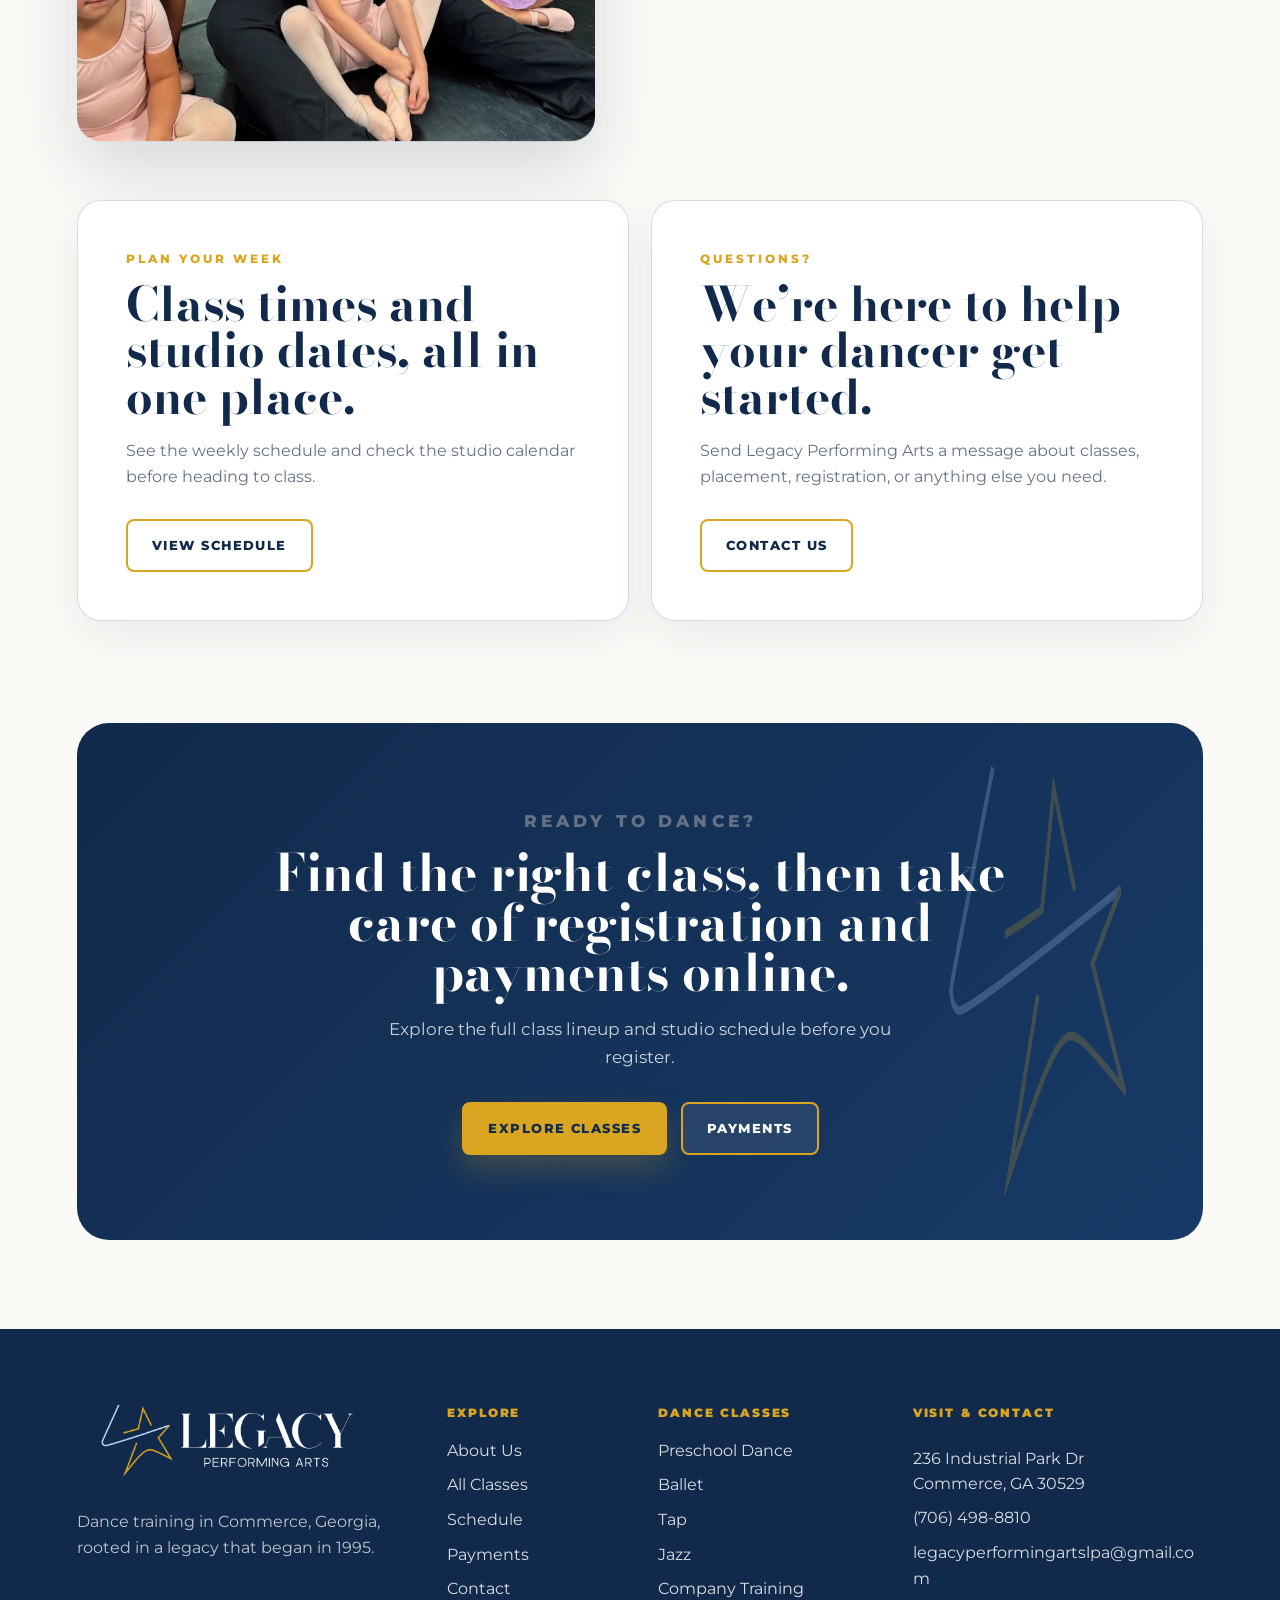
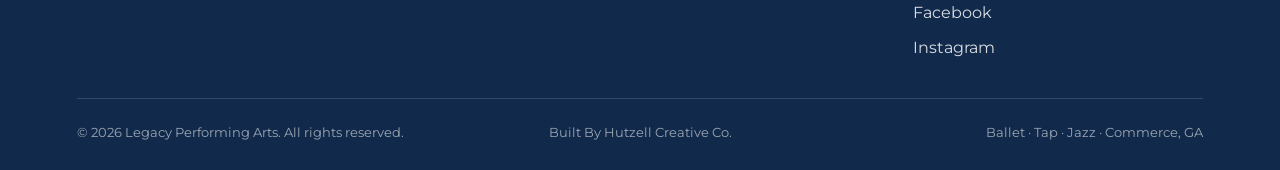
==== commit 3d0a7c96: "Add files via upload" ====
--- a/index.html
+++ b/index.html
@@ -1,163 +1,168 @@
-<!doctype html>
+<!DOCTYPE html>
+
 <html lang="en">
 <head>
-  <meta charset="utf-8">
-  <meta name="viewport" content="width=device-width, initial-scale=1, viewport-fit=cover">
-  <meta name="theme-color" content="#132f52">
-  <link rel="icon" type="image/png" sizes="32x32" href="assets/favicon-32.png?v=20260819">
-  <link rel="icon" type="image/png" sizes="192x192" href="assets/favicon-192.png?v=20260819">
-  <link rel="apple-touch-icon" sizes="180x180" href="assets/apple-touch-icon.png?v=20260819">
-  <link rel="shortcut icon" href="favicon.ico?v=20260819">
-  <title>Dance Classes in Commerce, GA | Legacy Performing Arts</title>
-  <meta name="description" content="Legacy Performing Arts is a dance studio in Commerce, Georgia offering ballet, tap, jazz, company training and more in a supportive studio community.">
-  <meta name="robots" content="index,follow,max-image-preview:large">
-  <link rel="canonical" href="https://legacyperformingarts.org/">
-  <meta name="geo.region" content="US-GA">
-  <meta name="geo.placename" content="Commerce">
-  <meta property="og:type" content="website">
-  <meta property="og:site_name" content="Legacy Performing Arts">
-  <meta property="og:locale" content="en_US">
-  <meta property="og:title" content="Dance Classes in Commerce, GA | Legacy Performing Arts">
-  <meta property="og:description" content="Legacy Performing Arts is a dance studio in Commerce, Georgia offering ballet, tap, jazz, company training and more in a supportive studio community.">
-  <meta property="og:url" content="https://legacyperformingarts.org/">
-  <meta property="og:image" content="https://legacyperformingarts.org/assets/home-hero-desktop.webp">
-  <meta name="twitter:card" content="summary_large_image">
-  <meta name="twitter:title" content="Dance Classes in Commerce, GA | Legacy Performing Arts">
-  <meta name="twitter:description" content="Legacy Performing Arts is a dance studio in Commerce, Georgia offering ballet, tap, jazz, company training and more in a supportive studio community.">
-  <meta name="twitter:image" content="https://legacyperformingarts.org/assets/home-hero-desktop.webp">
-  <script type="application/ld+json">{"@context":"https://schema.org","@type":"LocalBusiness","@id":"https://legacyperformingarts.org/#business","name":"Legacy Performing Arts","url":"https://legacyperformingarts.org/","logo":"https://legacyperformingarts.org/assets/logo-transparent-dark.png","image":"https://legacyperformingarts.org/assets/home-hero-desktop.webp","description":"Dance studio in Commerce, Georgia offering ballet, tap, jazz and company training.","telephone":"+1-706-498-8810","email":"legacyperformingartslpa@gmail.com","address":{"@type":"PostalAddress","streetAddress":"236 Industrial Park Dr","addressLocality":"Commerce","addressRegion":"GA","addressCountry":"US"},"sameAs":["https://www.facebook.com/61565186416254/","https://www.instagram.com/legacylpa/"]}</script>
-  <link rel="preconnect" href="https://fonts.googleapis.com">
-  <link rel="preconnect" href="https://fonts.gstatic.com" crossorigin>
-  <link href="https://fonts.googleapis.com/css2?family=Bodoni+Moda:opsz,wght@6..96,500;6..96,600;6..96,700&amp;family=Montserrat:wght@400;500;600;700;800;900&amp;display=swap" rel="stylesheet">
-  <link rel="stylesheet" href="styles.css?v=20260819-android-typefix">
+<meta charset="utf-8"/>
+<meta content="width=device-width, initial-scale=1, viewport-fit=cover" name="viewport"/>
+<meta content="#132f52" name="theme-color"/>
+<link href="assets/favicon-32.png?v=20260819" rel="icon" sizes="32x32" type="image/png"/>
+<link href="assets/favicon-192.png?v=20260819" rel="icon" sizes="192x192" type="image/png"/>
+<link href="assets/apple-touch-icon.png?v=20260819" rel="apple-touch-icon" sizes="180x180"/>
+<link href="favicon.ico?v=20260819" rel="shortcut icon"/>
+<title>Dance Classes in Commerce, GA | Legacy Performing Arts</title>
+<meta content="Legacy Performing Arts is a dance studio in Commerce, Georgia offering ballet, tap, jazz, company training and more in a supportive studio community." name="description"/>
+<meta content="index,follow,max-image-preview:large" name="robots"/>
+<link href="https://legacyperformingarts.org/" rel="canonical"/>
+<meta content="US-GA" name="geo.region"/>
+<meta content="Commerce" name="geo.placename"/>
+<meta content="website" property="og:type"/>
+<meta content="Legacy Performing Arts" property="og:site_name"/>
+<meta content="en_US" property="og:locale"/>
+<meta content="Dance Classes in Commerce, GA | Legacy Performing Arts" property="og:title"/>
+<meta content="Legacy Performing Arts is a dance studio in Commerce, Georgia offering ballet, tap, jazz, company training and more in a supportive studio community." property="og:description"/>
+<meta content="https://legacyperformingarts.org/" property="og:url"/>
+<meta content="https://legacyperformingarts.org/assets/home-hero-desktop.webp" property="og:image"/>
+<meta content="summary_large_image" name="twitter:card"/>
+<meta content="Dance Classes in Commerce, GA | Legacy Performing Arts" name="twitter:title"/>
+<meta content="Legacy Performing Arts is a dance studio in Commerce, Georgia offering ballet, tap, jazz, company training and more in a supportive studio community." name="twitter:description"/>
+<meta content="https://legacyperformingarts.org/assets/home-hero-desktop.webp" name="twitter:image"/>
+<script type="application/ld+json">{"@context":"https://schema.org","@graph":[{"@type":"LocalBusiness","@id":"https://legacyperformingarts.org/#business","name":"Legacy Performing Arts","alternateName":"Commerce School of Dance","url":"https://legacyperformingarts.org/","logo":"https://legacyperformingarts.org/assets/logo-transparent-dark.png","image":"https://legacyperformingarts.org/assets/home-hero-desktop.webp","description":"Dance studio in Commerce, Georgia offering ballet, tap, jazz, preschool dance and company training.","telephone":"+1-706-498-8810","email":"legacyperformingartslpa@gmail.com","foundingDate":"1995","address":{"@type":"PostalAddress","streetAddress":"236 Industrial Park Dr","addressLocality":"Commerce","addressRegion":"GA","postalCode":"30529","addressCountry":"US"},"sameAs":["https://www.facebook.com/61565186416254/","https://www.instagram.com/legacylpa/"]},{"@type":"WebSite","@id":"https://legacyperformingarts.org/#website","url":"https://legacyperformingarts.org/","name":"Legacy Performing Arts","alternateName":"LPA","publisher":{"@id":"https://legacyperformingarts.org/#business"}},{"@type":"WebPage","@id":"https://legacyperformingarts.org/#webpage","url":"https://legacyperformingarts.org/","name":"Dance Classes in Commerce, GA | Legacy Performing Arts","description":"Legacy Performing Arts is a dance studio in Commerce, Georgia offering ballet, tap, jazz, company training and more in a supportive studio community.","isPartOf":{"@id":"https://legacyperformingarts.org/#website"},"about":{"@id":"https://legacyperformingarts.org/#business"}}]}</script>
+<link href="https://fonts.googleapis.com" rel="preconnect"/>
+<link crossorigin="" href="https://fonts.gstatic.com" rel="preconnect"/>
+<link href="https://fonts.googleapis.com/css2?family=Bodoni+Moda:opsz,wght@6..96,500;6..96,600;6..96,700&amp;family=Montserrat:wght@400;500;600;700;800;900&amp;display=swap" rel="stylesheet"/>
+<link href="styles.css?v=20260819-seo2" rel="stylesheet"/>
 </head>
 <body>
-  <header class="site-header">
-    <a class="brand" href="index.html" aria-label="Legacy Performing Arts home"><img src="assets/logo-transparent-light.png" alt="Legacy Performing Arts"></a>
-    <button class="nav-toggle" aria-label="Open navigation" aria-expanded="false" aria-controls="primary-navigation">Menu</button>
-    <nav class="nav" id="primary-navigation" aria-label="Primary navigation">
-      <a class="active" href="index.html">Home</a>
-      <a href="about.html">About Us</a>
-      <a href="classes.html">Classes</a>
-      <a href="schedule.html">Schedule</a>
-      <a href="contact.html">Contact</a>
-      <a href="payments.html">Payments</a>
-      <a class="button button-small" href="payments.html#registration">Register Now</a>
-    </nav>
-  </header>
-
-  <main>
-    <section class="hero hero-home">
-      <div class="hero-overlay"></div>
-      <div class="hero-copy">
-        <h1 class="hero-title" aria-label="More Than Dance. It's a Legacy.">
-          <span class="hero-title-line">More Than</span>
-          <span class="hero-title-line">Dance.</span>
-          <span class="hero-title-line hero-title-accent hero-title-desktop">It's a Legacy.</span>
-          <span class="hero-title-line hero-title-accent hero-title-mobile">It's a</span>
-          <span class="hero-title-line hero-title-accent hero-title-mobile">Legacy.</span>
-        </h1>
-        <p>At Legacy Performing Arts, students grow in confidence, creativity, discipline, and joy through excellent performing arts training in a welcoming studio community.</p>
-        <div class="actions">
-          <a class="button" href="classes.html">Our Classes</a>
-          <a class="button secondary light" href="payments.html">Register or Pay</a>
-        </div>
-      </div>
-    </section>
-
-    <section class="value-strip" aria-label="Studio values">
-      <article class="reveal-up">
-        <div class="icon-card" aria-hidden="true">☆</div>
-        <h2>Excellence</h2>
-        <p>Top-tier training in a positive, encouraging environment.</p>
-      </article>
-      <article class="reveal-up" style="--stagger-index: 1">
-        <div class="icon-card" aria-hidden="true">♡</div>
-        <h2>Inspiration</h2>
-        <p>Creativity, confidence, and a lasting love for the arts.</p>
-      </article>
-      <article class="reveal-up" style="--stagger-index: 2">
-        <div class="icon-card" aria-hidden="true">◌</div>
-        <h2>Community</h2>
-        <p>A supportive studio where every dancer belongs.</p>
-      </article>
-    </section>
-
-    <section class="split-section">
-      <img src="assets/home-legacy-difference.webp" alt="Legacy Performing Arts instructor with young dancers in the studio" class="reveal-left">
-      <div class="reveal-right">
-        <p class="eyebrow">The Legacy Difference</p>
-        <h2>Professional training with a personal studio feel.</h2>
-        <p>From first steps to center stage, the goal is to create a studio where students feel known, challenged, and celebrated.</p>
-        <div class="inline-links">
-          <a class="text-link" href="about.html">Learn more about us</a>
-          <a class="text-link" href="classes.html">Explore classes</a>
-        </div>
-      </div>
-    </section>
-
-    <section class="home-info-band">
-      <article class="reveal-up">
-        <p class="eyebrow">Plan your week</p>
-        <h2>Class times and studio dates, all in one place.</h2>
-        <p>See the weekly schedule and check the studio calendar before heading to class.</p>
-        <a class="button secondary" href="schedule.html">View Schedule</a>
-      </article>
-      <article class="reveal-up" style="--stagger-index: 1">
-        <p class="eyebrow">Questions?</p>
-        <h2>We’re here to help your dancer get started.</h2>
-        <p>Send Legacy Performing Arts a message about classes, placement, registration, or anything else you need.</p>
-        <a class="button secondary" href="contact.html">Contact Us</a>
-      </article>
-    </section>
-
-    <section class="cta-section">
-      <img src="assets/star-transparent-light.png" alt="" aria-hidden="true">
-      <div class="reveal-scale">
-        <p class="eyebrow">Ready to dance?</p>
-        <h2>Find the right class, then take care of registration and payments online.</h2>
-        <p>Explore the full class lineup and studio schedule before you register.</p>
-        <div class="actions centered-actions">
-          <a class="button" href="classes.html">Explore Classes</a>
-          <a class="button secondary light" href="payments.html">Payments</a>
-        </div>
-      </div>
-    </section>
-  </main>
-
-  <footer class="site-footer">
-    <div class="footer-inner">
-      <div class="footer-brand">
-        <a href="index.html" aria-label="Legacy Performing Arts home"><img src="assets/logo-transparent-light.png" alt="Legacy Performing Arts"></a>
-        <p>Dance training in Commerce, Georgia, rooted in a legacy that began in 1995.</p>
-      </div>
-      <div class="footer-column">
-        <p class="footer-heading">Explore</p>
-        <nav class="footer-nav" aria-label="Footer navigation">
-          <a href="about.html">About Us</a>
-          <a href="classes.html">Classes</a>
-          <a href="schedule.html">Schedule</a>
-          <a href="payments.html">Payments</a>
-          <a href="contact.html">Contact</a>
-        </nav>
-      </div>
-      <div class="footer-column footer-contact">
-        <p class="footer-heading">Visit &amp; Contact</p>
-        <address>
-          <a href="https://www.google.com/maps/search/?api=1&amp;query=236+Industrial+Park+Dr+Commerce+GA" target="_blank" rel="noopener noreferrer">236 Industrial Park Dr<br>Commerce, GA</a>
-        </address>
-        <a href="tel:+17064988810">(706) 498-8810</a>
-        <a href="mailto:legacyperformingartslpa@gmail.com">legacyperformingartslpa@gmail.com</a>
-        <a href="https://www.facebook.com/61565186416254/" target="_blank" rel="noopener noreferrer">Facebook</a>
-        <a href="https://www.instagram.com/legacylpa/" target="_blank" rel="noopener noreferrer">Instagram</a>
-      </div>
-    </div>
-    <div class="footer-bottom">
-      <p>© <span id="year"></span> Legacy Performing Arts. All rights reserved.</p>
-      <p class="footer-credit">Built By Hutzell Creative Co.</p>
-      <p>Ballet · Tap · Jazz · Commerce, GA</p>
-    </div>
-  </footer>
-  <script src="script.js?v=20260819-android-typefix"></script>
+<header class="site-header">
+<a aria-label="Legacy Performing Arts home" class="brand" href="index.html"><img alt="Legacy Performing Arts" decoding="async" height="541" src="assets/logo-transparent-light.png" width="1920"/></a>
+<button aria-controls="primary-navigation" aria-expanded="false" aria-label="Open navigation" class="nav-toggle">Menu</button>
+<nav aria-label="Primary navigation" class="nav" id="primary-navigation">
+<a class="active" href="index.html">Home</a>
+<a href="about.html">About Us</a>
+<a href="classes.html">Classes</a>
+<a href="schedule.html">Schedule</a>
+<a href="contact.html">Contact</a>
+<a href="payments.html">Payments</a>
+<a class="button button-small" href="payments.html#registration">Register Now</a>
+</nav>
+</header>
+<main>
+<section class="hero hero-home">
+<div class="hero-overlay"></div>
+<div class="hero-copy">
+<h1 aria-label="More Than Dance. It's a Legacy." class="hero-title">
+<span class="hero-title-line">More Than</span>
+<span class="hero-title-line">Dance.</span>
+<span class="hero-title-line hero-title-accent hero-title-desktop">It's a Legacy.</span>
+<span class="hero-title-line hero-title-accent hero-title-mobile">It's a</span>
+<span class="hero-title-line hero-title-accent hero-title-mobile">Legacy.</span>
+</h1>
+<p>At Legacy Performing Arts, students grow in confidence, creativity, discipline, and joy through excellent performing arts training in a welcoming studio community.</p>
+<div class="actions">
+<a class="button" href="classes.html">Our Classes</a>
+<a class="button secondary light" href="payments.html">Register or Pay</a>
+</div>
+</div>
+</section>
+<section aria-label="Studio values" class="value-strip">
+<article class="reveal-up">
+<div aria-hidden="true" class="icon-card">☆</div>
+<h2>Excellence</h2>
+<p>Top-tier training in a positive, encouraging environment.</p>
+</article>
+<article class="reveal-up" style="--stagger-index: 1">
+<div aria-hidden="true" class="icon-card">♡</div>
+<h2>Inspiration</h2>
+<p>Creativity, confidence, and a lasting love for the arts.</p>
+</article>
+<article class="reveal-up" style="--stagger-index: 2">
+<div aria-hidden="true" class="icon-card">◌</div>
+<h2>Community</h2>
+<p>A supportive studio where every dancer belongs.</p>
+</article>
+</section>
+<section class="split-section">
+<img alt="Legacy Performing Arts instructor with young dancers in the studio" class="reveal-left" decoding="async" height="1031" loading="lazy" src="assets/home-legacy-difference.webp" width="1100"/>
+<div class="reveal-right">
+<p class="eyebrow">The Legacy Difference</p>
+<h2>Professional training with a personal studio feel.</h2>
+<p>From first steps to center stage, the goal is to create a studio where students feel known, challenged, and celebrated.</p>
+<div class="inline-links">
+<a class="text-link" href="about.html">Learn more about us</a>
+<a class="text-link" href="classes.html">Explore classes</a>
+</div>
+</div>
+</section>
+<section class="home-info-band">
+<article class="reveal-up">
+<p class="eyebrow">Plan your week</p>
+<h2>Class times and studio dates, all in one place.</h2>
+<p>See the weekly schedule and check the studio calendar before heading to class.</p>
+<a class="button secondary" href="schedule.html">View Schedule</a>
+</article>
+<article class="reveal-up" style="--stagger-index: 1">
+<p class="eyebrow">Questions?</p>
+<h2>We’re here to help your dancer get started.</h2>
+<p>Send Legacy Performing Arts a message about classes, placement, registration, or anything else you need.</p>
+<a class="button secondary" href="contact.html">Contact Us</a>
+</article>
+</section>
+<section class="cta-section">
+<img alt="" aria-hidden="true" decoding="async" height="441" loading="lazy" src="assets/star-transparent-light.png" width="431"/>
+<div class="reveal-scale">
+<p class="eyebrow">Ready to dance?</p>
+<h2>Find the right class, then take care of registration and payments online.</h2>
+<p>Explore the full class lineup and studio schedule before you register.</p>
+<div class="actions centered-actions">
+<a class="button" href="classes.html">Explore Classes</a>
+<a class="button secondary light" href="payments.html">Payments</a>
+</div>
+</div>
+</section>
+</main>
+<footer class="site-footer">
+<div class="footer-inner">
+<div class="footer-brand">
+<a aria-label="Legacy Performing Arts home" href="index.html"><img alt="Legacy Performing Arts" src="assets/logo-transparent-light.png"/></a>
+<p>Dance training in Commerce, Georgia, rooted in a legacy that began in 1995.</p>
+</div>
+<div class="footer-column">
+<p class="footer-heading">Explore</p>
+<nav aria-label="Footer navigation" class="footer-nav">
+<a href="about.html">About Us</a>
+<a href="classes.html">All Classes</a>
+<a href="schedule.html">Schedule</a>
+<a href="payments.html">Payments</a>
+<a href="contact.html">Contact</a>
+</nav>
+</div>
+<div class="footer-column">
+<p class="footer-heading">Dance Classes</p>
+<nav aria-label="Dance class navigation" class="footer-nav">
+<a href="preschool-dance.html">Preschool Dance</a>
+<a href="ballet-classes.html">Ballet</a>
+<a href="tap-classes.html">Tap</a>
+<a href="jazz-classes.html">Jazz</a>
+<a href="company-dance.html">Company Training</a>
+</nav>
+</div>
+<div class="footer-column footer-contact">
+<p class="footer-heading">Visit &amp; Contact</p>
+<address>
+<a href="https://www.google.com/maps/search/?api=1&amp;query=236+Industrial+Park+Dr+Commerce+GA+30529" rel="noopener noreferrer" target="_blank">236 Industrial Park Dr<br/>Commerce, GA 30529</a>
+</address>
+<a href="tel:+17064988810">(706) 498-8810</a>
+<a href="mailto:legacyperformingartslpa@gmail.com">legacyperformingartslpa@gmail.com</a>
+<a href="https://www.facebook.com/61565186416254/" rel="noopener noreferrer" target="_blank">Facebook</a>
+<a href="https://www.instagram.com/legacylpa/" rel="noopener noreferrer" target="_blank">Instagram</a>
+</div>
+</div>
+<div class="footer-bottom">
+<p>© <span id="year"></span> Legacy Performing Arts. All rights reserved.</p>
+<p class="footer-credit">Built By Hutzell Creative Co.</p>
+<p>Ballet · Tap · Jazz · Commerce, GA</p>
+</div>
+</footer>
+<script src="script.js?v=20260819-android-typefix"></script>
 </body>
 </html>
--- a/styles.css
+++ b/styles.css
@@ -1163,3 +1163,138 @@
   .footer-bottom p:last-child,
   .footer-credit { text-align: left; }
 }
+
+
+/* ── Local SEO service pages ── */
+.service-hero {
+  min-height: 500px;
+  background:
+    linear-gradient(90deg, rgba(3, 8, 14, .95) 0%, rgba(6, 15, 28, .8) 52%, rgba(6, 15, 28, .34) 100%),
+    url('assets/home-legacy-difference.webp') center 16% / cover no-repeat;
+}
+.breadcrumb {
+  display: flex;
+  flex-wrap: wrap;
+  gap: 9px;
+  align-items: center;
+  max-width: 1240px;
+  margin: 0 auto;
+  padding: 24px clamp(18px, 6vw, 96px) 0;
+  color: var(--muted);
+  font-size: .82rem;
+  font-weight: 700;
+}
+.breadcrumb a { color: var(--navy); }
+.breadcrumb a:hover { color: var(--gold); }
+.service-link-section {
+  padding: 0 clamp(18px, 6vw, 96px) clamp(70px, 8vw, 110px);
+}
+.service-link-grid {
+  display: grid;
+  grid-template-columns: repeat(5, minmax(0, 1fr));
+  gap: 16px;
+}
+.service-link-card {
+  display: flex;
+  flex-direction: column;
+  min-height: 280px;
+  padding: 28px;
+  border: 1px solid var(--line);
+  border-radius: var(--radius);
+  background: var(--white);
+  box-shadow: 0 16px 45px rgba(17,42,75,.06);
+  transition: transform .2s ease, border-color .2s ease, box-shadow .2s ease;
+}
+.service-link-card:hover { transform: translateY(-4px); border-color: rgba(218,165,32,.65); box-shadow: var(--shadow); }
+.service-link-card > span { color: var(--gold); font-size: .68rem; font-weight: 900; letter-spacing: .12em; text-transform: uppercase; }
+.service-link-card h3 { margin-top: 18px; font-size: 1.6rem; }
+.service-link-card p { color: var(--muted); }
+.service-link-card strong { margin-top: auto; color: var(--navy); font-size: .78rem; letter-spacing: .06em; text-transform: uppercase; }
+.program-meta { margin: -3px 0 11px !important; color: var(--navy) !important; font-size: .78rem; font-weight: 800; letter-spacing: .04em; }
+.class-details-band {
+  display: grid;
+  grid-template-columns: .8fr 1.2fr;
+  gap: clamp(30px, 6vw, 90px);
+  margin: 0 clamp(18px, 6vw, 96px) clamp(70px, 8vw, 110px);
+  padding: clamp(32px, 5vw, 52px);
+  border: 1px solid var(--line);
+  border-radius: var(--radius);
+  background: #f1f0eb;
+}
+.class-details-band h2 { margin-bottom: 0; }
+.class-details-copy p { color: var(--muted); }
+.seo-service-intro {
+  display: grid;
+  grid-template-columns: .9fr 1.1fr;
+  gap: clamp(30px, 6vw, 90px);
+  align-items: end;
+  padding: clamp(58px, 7vw, 92px) clamp(18px, 6vw, 96px) 38px;
+}
+.seo-service-intro h2 { margin-bottom: 0; }
+.seo-service-intro > div:last-child p { color: var(--muted); font-size: 1.08rem; }
+.seo-fact-grid {
+  display: grid;
+  grid-template-columns: repeat(4, minmax(0, 1fr));
+  gap: 18px;
+  padding: 0 clamp(18px, 6vw, 96px) clamp(70px, 8vw, 105px);
+}
+.seo-fact-card {
+  padding: clamp(26px, 3.5vw, 38px);
+  border: 1px solid var(--line);
+  border-radius: var(--radius);
+  background: var(--white);
+  box-shadow: 0 16px 45px rgba(17,42,75,.06);
+}
+.seo-fact-card h3 { font-size: clamp(1.5rem, 2.5vw, 2.15rem); }
+.seo-fact-card p:not(.eyebrow) { margin-bottom: 8px; color: var(--muted); }
+.seo-fact-card span { display: block; margin-top: 20px; color: var(--navy); font-size: .78rem; font-weight: 900; letter-spacing: .06em; text-transform: uppercase; }
+.seo-detail-section {
+  display: grid;
+  grid-template-columns: 1.2fr .65fr;
+  gap: clamp(30px, 6vw, 78px);
+  align-items: start;
+  padding: clamp(64px, 8vw, 112px) clamp(18px, 6vw, 96px);
+  background: #f1f0eb;
+}
+.seo-detail-copy { max-width: 780px; }
+.seo-detail-copy p:not(.eyebrow) { color: var(--muted); font-size: 1.05rem; }
+.seo-local-card {
+  padding: clamp(28px, 4vw, 42px);
+  border-radius: var(--radius);
+  background: var(--navy);
+  color: var(--white);
+}
+.seo-local-card h3 { color: var(--white); font-size: 2rem; }
+.seo-local-card p:not(.eyebrow) { color: rgba(255,255,255,.76); }
+.seo-local-card .button { margin-top: 10px; color: var(--white); }
+.seo-faq-section { padding: clamp(68px, 8vw, 110px) clamp(18px, 6vw, 96px); }
+.seo-faq-list { max-width: 920px; }
+.seo-faq-list details { border-top: 1px solid var(--line); padding: 20px 0; }
+.seo-faq-list details:last-child { border-bottom: 1px solid var(--line); }
+.seo-faq-list summary { cursor: pointer; color: var(--navy); font-weight: 800; font-size: 1.03rem; }
+.seo-faq-list details p { max-width: 760px; margin: 14px 0 0; color: var(--muted); }
+.seo-related-section {
+  display: grid;
+  grid-template-columns: .8fr 1.2fr;
+  gap: clamp(30px, 6vw, 80px);
+  padding: 0 clamp(18px, 6vw, 96px) clamp(68px, 8vw, 105px);
+}
+.seo-related-links { display: flex; flex-wrap: wrap; gap: 10px; align-content: flex-start; }
+.seo-related-links a { padding: 11px 15px; border: 1px solid var(--line); border-radius: 999px; background: var(--white); color: var(--navy); font-size: .78rem; font-weight: 800; }
+.seo-related-links a:hover { border-color: var(--gold); }
+.footer-inner { grid-template-columns: minmax(230px, 1.1fr) minmax(140px, .55fr) minmax(170px, .7fr) minmax(250px, 1fr); gap: clamp(28px, 4vw, 58px); }
+@media (max-width: 1100px) {
+  .service-link-grid { grid-template-columns: repeat(3, minmax(0, 1fr)); }
+  .seo-fact-grid { grid-template-columns: repeat(2, minmax(0, 1fr)); }
+  .footer-inner { grid-template-columns: repeat(2, minmax(0,1fr)); }
+  .footer-brand { grid-column: 1 / -1; }
+}
+@media (max-width: 760px) {
+  .service-hero { min-height: 470px; background-position: center; }
+  .service-link-grid, .seo-fact-grid, .seo-service-intro, .seo-detail-section, .seo-related-section, .class-details-band { grid-template-columns: 1fr; }
+  .service-link-card { min-height: 0; }
+}
+@media (max-width: 600px) {
+  .footer-inner { grid-template-columns: 1fr; }
+  .footer-brand { grid-column: auto; }
+}
